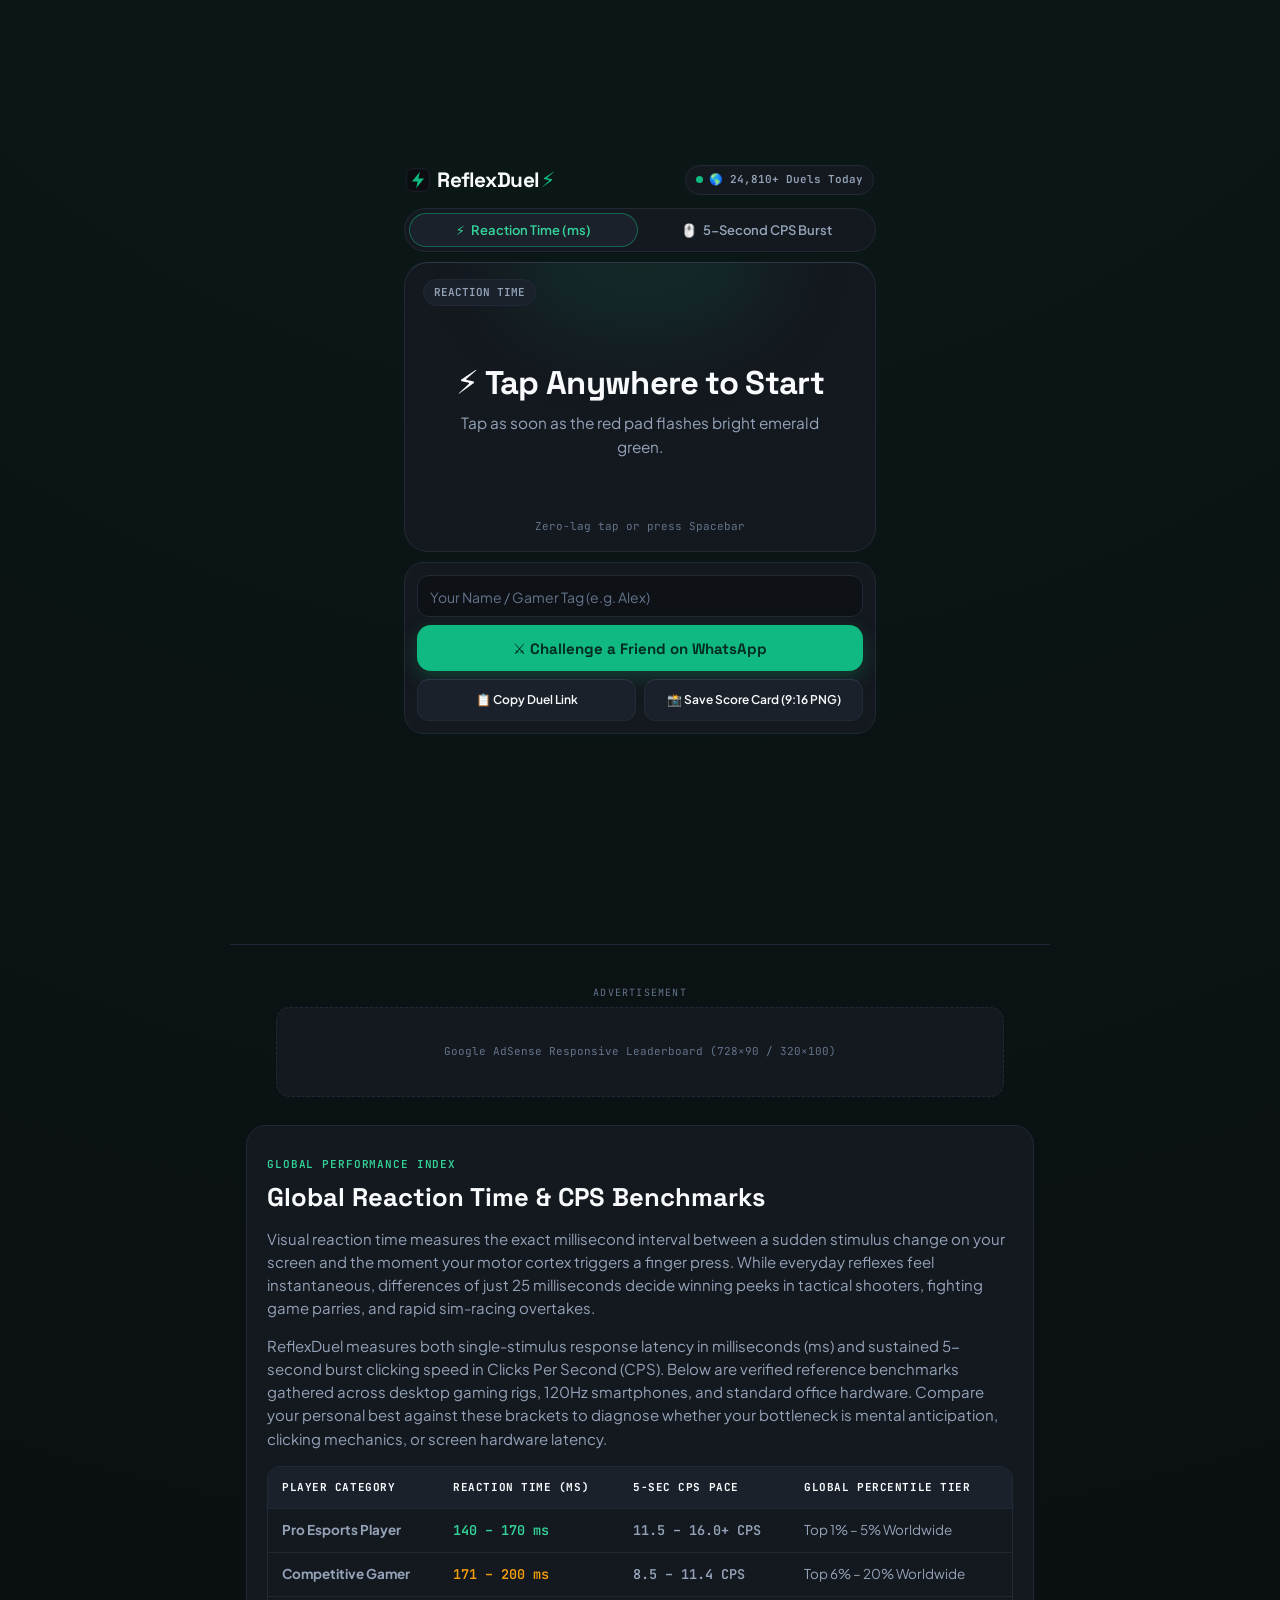
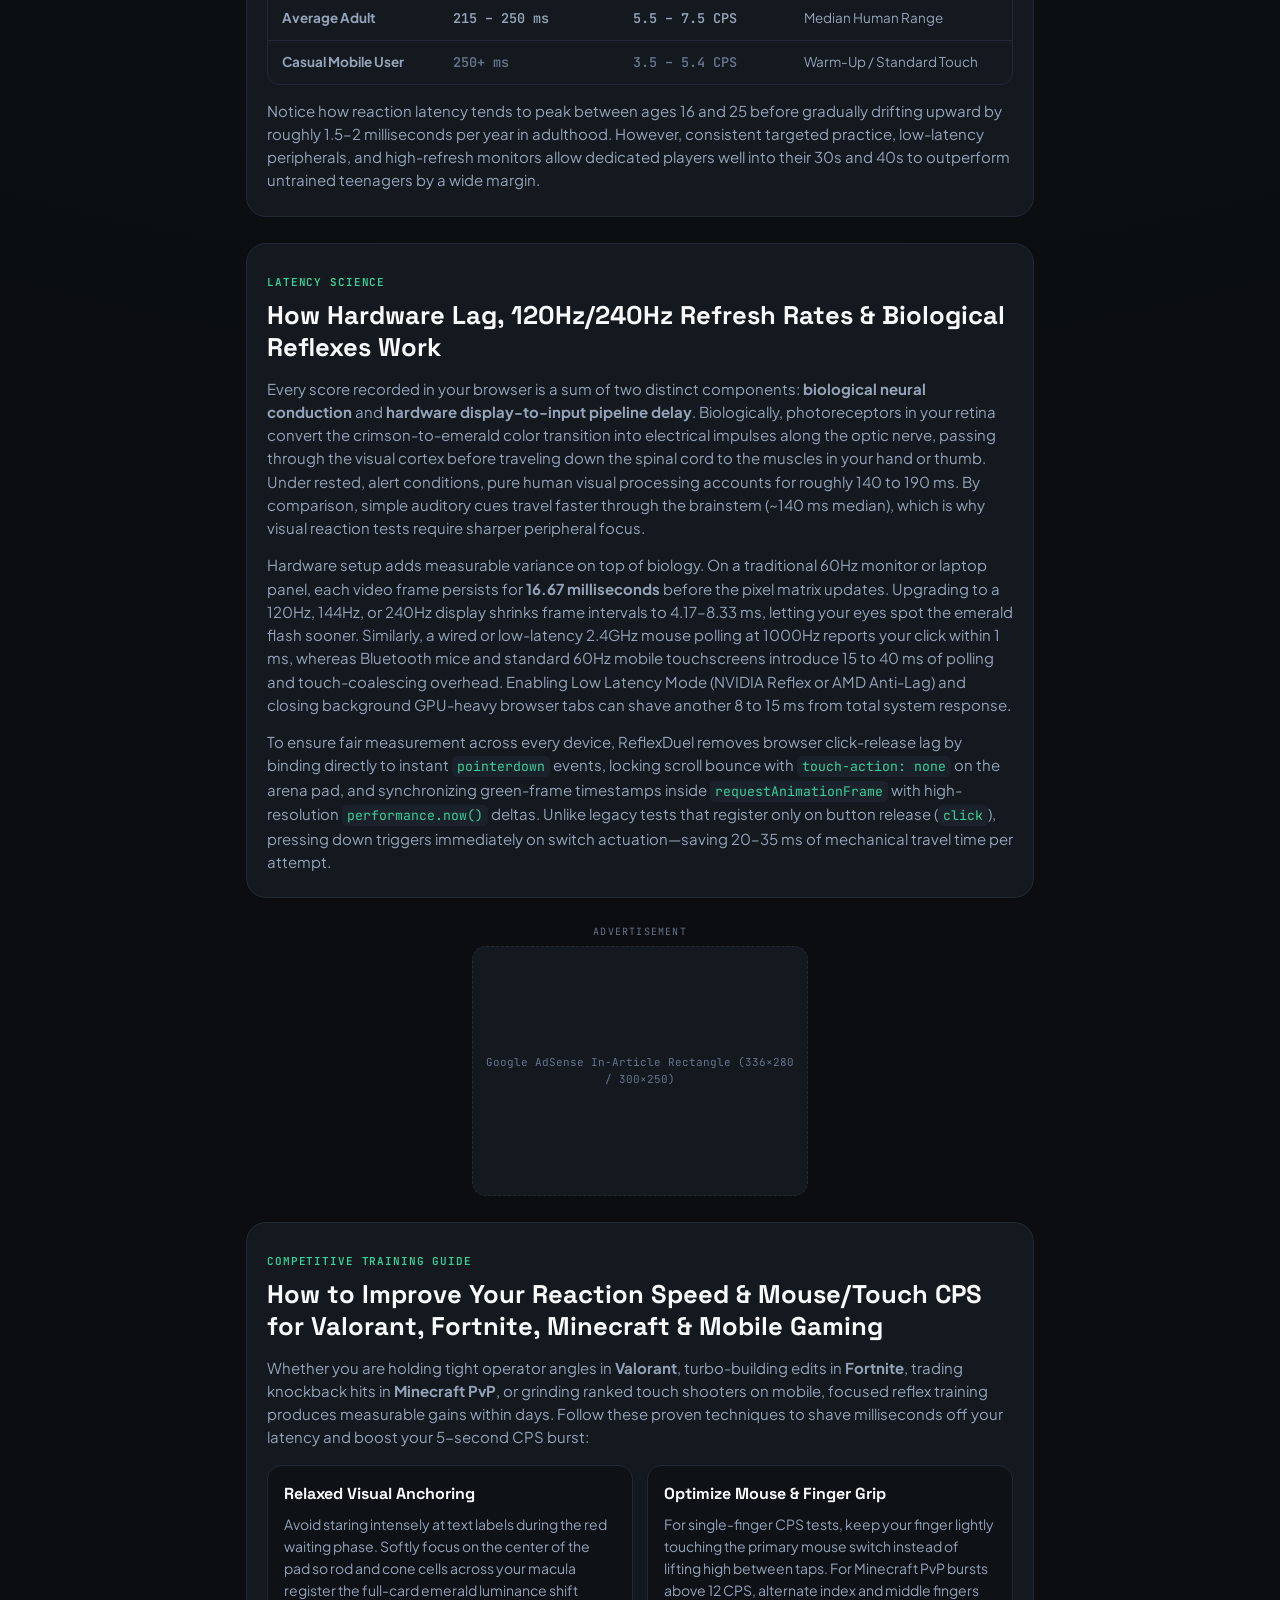
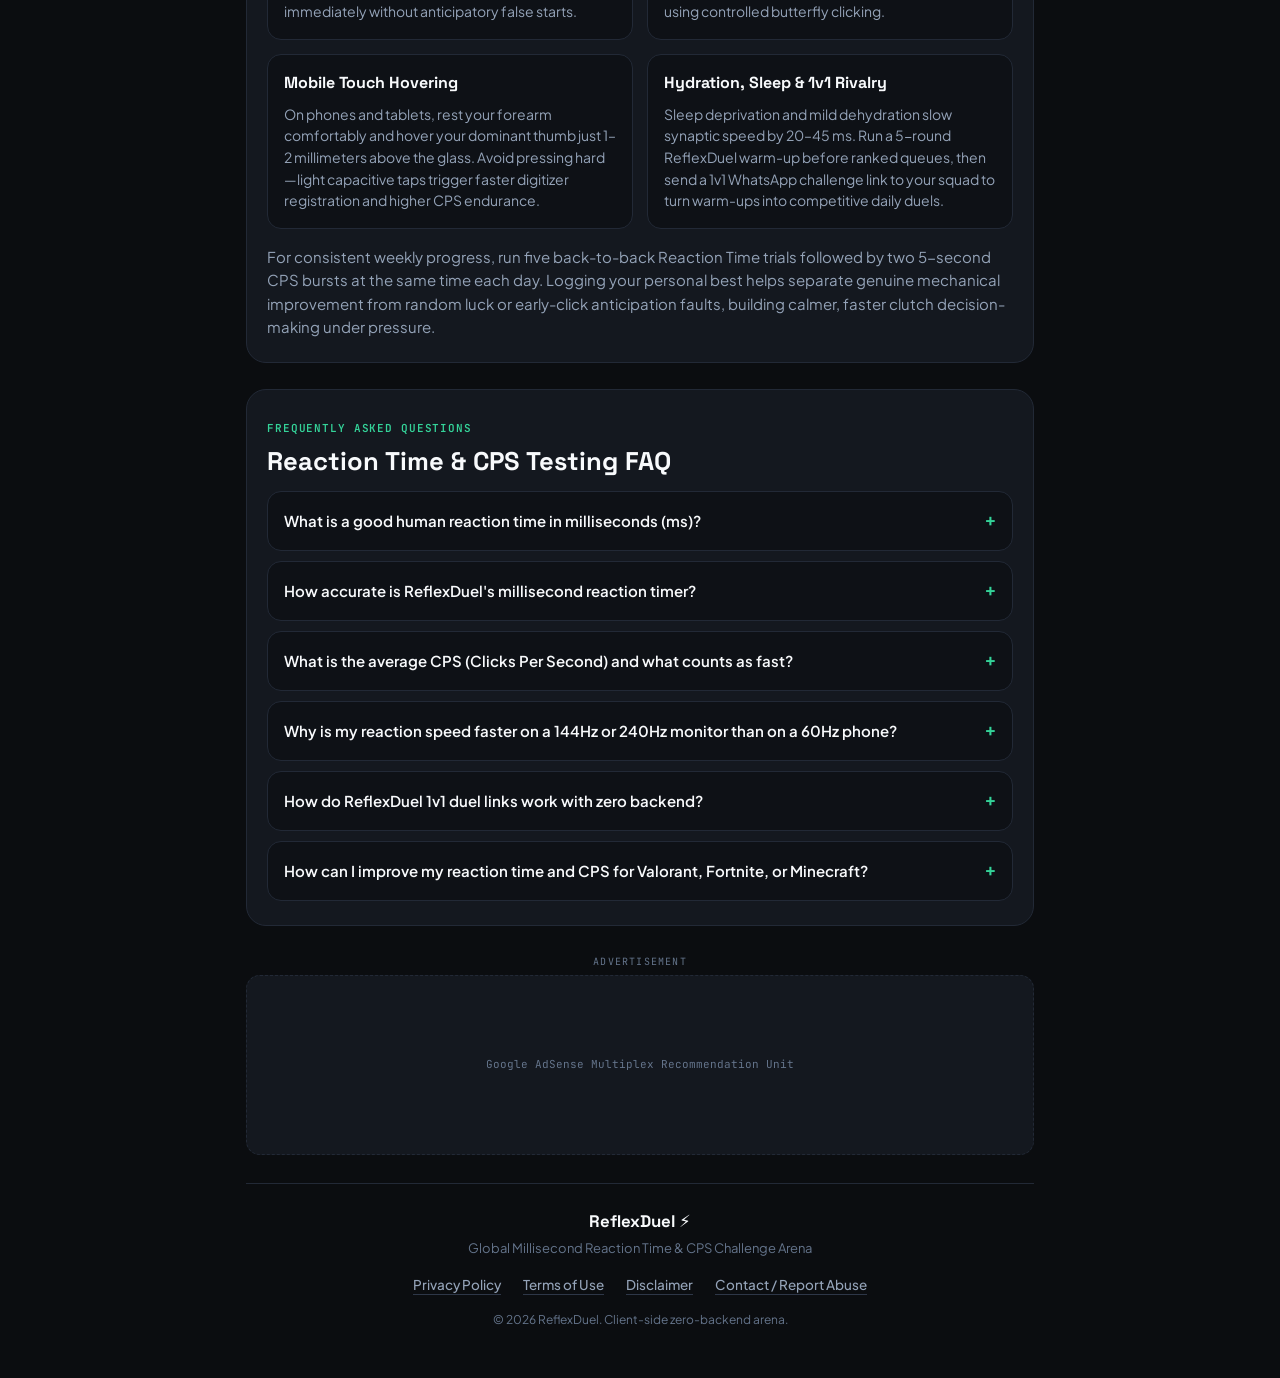
==== index.html @ 8e1ee564 "Initial launch of ReflexDuel arena" ====
<!DOCTYPE html>
<html lang="en">

<head>
  <meta name="google-site-verification" content="S7rZ92XMf3c_kQliI7A_g4i2APwAkF-cC-5eMh1wmI8" />
  <meta charset="UTF-8">
  <meta name="viewport" content="width=device-width, initial-scale=1.0, viewport-fit=cover">

  <!-- Google Tag Manager (GTM) & GA4 DataLayer -->
  <script async src="https://www.googletagmanager.com/gtm.js?id=GTM-TVRB9WZV"></script>
  <script>
    window.dataLayer = window.dataLayer || [];
    function gtag() { dataLayer.push(arguments); }
    gtag('js', new Date());
  </script>

  <!-- Google AdSense Verification Meta -->
  <meta name="google-adsense-account" content="ca-pub-0000000000000000">

  <title>ReflexDuel ⚡ — Reaction Time Test (ms) &amp; 5-Second CPS Challenge Arena</title>
  <meta name="description"
    content="Test your millisecond reaction time and 5-second Clicks Per Second (CPS) with zero lag. Unlock your global esports rank badge, save a 9:16 Story PNG card, and challenge friends via 1-click duel links." />
  <meta name="keywords"
    content="reaction time test, cps test, clicks per second challenge, millisecond reflex test, gamer reaction benchmark, beat my reaction time link" />
  <meta name="robots" content="index, follow" />
  <meta name="theme-color" content="#0B0D10" />
  <link rel="canonical" href="https://reflex-duel.vercel.app/" />

  <!-- OpenGraph & Twitter Cards -->
  <meta property="og:type" content="website" />
  <meta property="og:site_name" content="ReflexDuel" />
  <meta property="og:url" content="https://reflex-duel.vercel.app/" />
  <meta property="og:title" content="ReflexDuel ⚡ — Global Reaction Time &amp; CPS Challenge Arena" />
  <meta property="og:description"
    content="Measure your exact millisecond reaction speed and 5-second CPS burst. Beat your friends' scores with instant 1v1 duel links." />
  <meta property="og:image" content="https://reflex-duel.vercel.app/assets/og-preview.png" />
  <meta name="twitter:card" content="summary_large_image" />
  <meta name="twitter:title" content="ReflexDuel ⚡ — Beat My Reaction Time &amp; CPS Score" />
  <meta name="twitter:description"
    content="Zero-lag browser millisecond reflex timer &amp; 5-second CPS arena. Accept a 1v1 duel now." />
  <meta name="twitter:image" content="https://reflex-duel.vercel.app/assets/og-preview.png" />

  <!-- Icons & PWA Manifest -->
  <link rel="icon" type="image/svg+xml" href="assets/favicon.svg" />
  <link rel="apple-touch-icon" sizes="180x180" href="assets/apple-touch-icon.png" />
  <link rel="manifest" href="site.webmanifest" />

  <!-- Google Fonts (&display=swap) -->
  <link rel="preconnect" href="https://fonts.googleapis.com" />
  <link rel="preconnect" href="https://fonts.gstatic.com" crossorigin />
  <link
    href="https://fonts.googleapis.com/css2?family=JetBrains+Mono:wght@500;600;700&family=Plus+Jakarta+Sans:wght@400;500;600;700&family=Space+Grotesk:wght@600;700&display=swap"
    rel="stylesheet" />

  <link rel="stylesheet" href="styles.css" />

  <!-- Schema.org WebApplication Structured Data -->
  <script type="application/ld+json">
  {
    "@context": "https://schema.org",
    "@type": "WebApplication",
    "name": "ReflexDuel",
    "url": "https://reflex-duel.vercel.app/",
    "applicationCategory": "GameApplication",
    "operatingSystem": "Any",
    "browserRequirements": "Requires JavaScript and HTML5",
    "description": "Zero-backend, sub-millisecond reaction time test and 5-second Clicks Per Second (CPS) challenge arena with instant URL 1v1 duels and 1080x1920 PNG Story score cards.",
    "offers": {
      "@type": "Offer",
      "price": "0",
      "priceCurrency": "USD"
    },
    "featureList": [
      "Sub-millisecond reaction time measurement via performance.now() and requestAnimationFrame",
      "5-second CPS burst timer with real-time touch ripple feedback",
      "Zero-server ?duel= challenge link generator and live victory comparison",
      "1080x1920 9:16 Story Card PNG download via HTML5 Canvas"
    ]
  }
  </script>

  <!-- Schema.org FAQPage Structured Data -->
  <script type="application/ld+json">
  {
    "@context": "https://schema.org",
    "@type": "FAQPage",
    "mainEntity": [
      {
        "@type": "Question",
        "name": "What is a good human reaction time in milliseconds (ms)?",
        "acceptedAnswer": {
          "@type": "Answer",
          "text": "The average adult visual reaction time falls between 215 ms and 250 ms. Competitive gamers consistently hit 171 ms to 200 ms, while elite esports pros often score between 140 ms and 170 ms on high-refresh-rate setups."
        }
      },
      {
        "@type": "Question",
        "name": "How accurate is ReflexDuel's millisecond reaction timer?",
        "acceptedAnswer": {
          "@type": "Answer",
          "text": "ReflexDuel pairs requestAnimationFrame paint synchronization with the browser's high-resolution performance.now() clock and zero-delay pointerdown listeners with touch-action: none, eliminating legacy mobile click delays."
        }
      },
      {
        "@type": "Question",
        "name": "What is the average CPS (Clicks Per Second) and what counts as fast?",
        "acceptedAnswer": {
          "@type": "Answer",
          "text": "Most players average 5.5 to 7.0 CPS using standard single-finger clicking. Hitting 9.0 to 11.9 CPS enters the Sweaty PvPer tier (Top 8%), and 12.0+ CPS places you in the Top 1% global bracket."
        }
      },
      {
        "@type": "Question",
        "name": "Why is my reaction speed faster on a 144Hz or 240Hz monitor than on a 60Hz phone?",
        "acceptedAnswer": {
          "@type": "Answer",
          "text": "A 60Hz display refreshes once every 16.7 ms, whereas a 240Hz monitor updates every 4.2 ms. Touchscreens also add 15 to 40 ms of capacitive digitizer polling latency compared to a 1000Hz wired or 2.4GHz gaming mouse."
        }
      },
      {
        "@type": "Question",
        "name": "How do ReflexDuel 1v1 duel links work with zero backend?",
        "acceptedAnswer": {
          "@type": "Answer",
          "text": "Your gamer tag, selected test mode, and verified score are encoded directly into a compact URL-safe Base64 token (?duel=...). When a friend opens the link, their browser decodes the target score locally and challenges them to beat it."
        }
      },
      {
        "@type": "Question",
        "name": "How can I improve my reaction time and CPS for Valorant, Fortnite, or Minecraft?",
        "acceptedAnswer": {
          "@type": "Answer",
          "text": "Warm up daily before ranked matches, focus softly at the center of the target pad, upgrade display refresh rates where possible, and practice relaxed butterfly or jitter clicking bursts with regular wrist rest intervals."
        }
      }
    ]
  }
  </script>
</head>

<body>
  <!-- Google Tag Manager (noscript) -->
  <noscript><iframe src="https://www.googletagmanager.com/ns.html?id=GTM-TVRB9WZV" height="0" width="0"
      style="display:none;visibility:hidden"></iframe></noscript>

  <canvas id="confettiCanvas" aria-hidden="true"></canvas>

  <!-- Main Single-Screen Stage (Max-Width 500px Centered) -->
  <main class="main-stage" id="mainStage">
    <!-- Minimal Zero-Button Header -->
    <header class="site-header">
      <a href="./" class="brand-logo" id="brandResetLink" aria-label="ReflexDuel Home Reset">
        <img src="assets/favicon.svg" alt="" width="24" height="24" class="brand-icon" />
        <span class="brand-wordmark">ReflexDuel<span class="brand-bolt" aria-hidden="true">⚡</span></span>
      </a>
      <div class="social-proof-badge" aria-live="off">
        <span class="pulse-dot" aria-hidden="true"></span>
        <span>🌎 24,810+ Duels Today</span>
      </div>
    </header>

    <!-- Friend Challenge Banner (Hidden until ?duel= link opened) -->
    <div class="challenge-banner hidden" id="challengeBanner" role="status" aria-live="polite"></div>

    <!-- Simple 2-Tab Mode Switcher -->
    <nav class="mode-switcher" role="tablist" aria-label="Game Modes">
      <button type="button" class="mode-tab is-active" id="tabReflex" role="tab" aria-selected="true"
        data-mode="reflex">
        <span aria-hidden="true">⚡</span>
        <span>Reaction Time (ms)</span>
      </button>
      <button type="button" class="mode-tab" id="tabCps" role="tab" aria-selected="false" data-mode="cps">
        <span aria-hidden="true">🖱️</span>
        <span>5-Second CPS Burst</span>
      </button>
    </nav>

    <!-- Giant Interactive Arena Pad (290px rounded-3xl, touch-action locked) -->
    <div class="arena-pad state-idle" id="arenaPad" role="button" tabindex="0"
      aria-label="Interactive Reaction Time and Click Speed Pad. Tap anywhere to start.">
      <div class="ripple-layer" id="rippleLayer" aria-hidden="true"></div>
      <div class="pad-aura" aria-hidden="true"></div>

      <!-- Idle / Wait / Go / Too Early / CPS Live Overlay -->
      <div class="pad-live-view" id="padLiveView">
        <div class="pad-meta-row" id="padMetaRow">
          <span class="meta-pill" id="padModePill">REACTION TIME</span>
          <span class="meta-pill meta-pill-pb hidden" id="padPbPill">PB: --</span>
        </div>

        <div class="pad-hero-center">
          <div class="cps-counter hidden" id="cpsLiveCounter">0</div>
          <h1 class="pad-title" id="padTitle">⚡ Tap Anywhere to Start</h1>
          <p class="pad-subtitle" id="padSubtitle">Tap when the red pad flashes bright emerald green.</p>
        </div>

        <div class="pad-footer-row">
          <span class="pad-hint" id="padHint">Zero-lag tap or press Spacebar</span>
        </div>
      </div>

      <!-- Result View (Inside Pad) -->
      <div class="pad-result-view hidden" id="padResultView">
        <div class="rank-badge" id="rankBadge">🏆 TOP 5% • PRO ESPORTS TIER</div>
        <div class="score-display" id="scoreDisplay">168 ms</div>
        <p class="score-comparison" id="scoreComparisonText">47 ms faster than the average human!</p>
        <span class="retry-prompt" id="retryPrompt">↻ Tap here to try again</span>
      </div>
    </div>

    <!-- 1-Step Viral Duel Link & Share Card -->
    <section class="share-card" id="shareCard" aria-label="Challenge and Share">
      <div class="input-wrapper">
        <label class="sr-only" for="playerNameInput">Your Name or Gamer Tag</label>
        <input type="text" id="playerNameInput" class="player-name-input" maxlength="20" autocomplete="nickname"
          placeholder="Your Name / Gamer Tag (e.g. Alex)" />
      </div>

      <button type="button" class="btn-whatsapp" id="whatsappDuelBtn">
        <span>⚔️ Challenge a Friend on WhatsApp</span>
      </button>

      <div class="secondary-btn-row">
        <button type="button" class="btn-secondary" id="copyDuelLinkBtn">
          <span>📋 Copy Duel Link</span>
        </button>
        <button type="button" class="btn-secondary" id="downloadCardBtn">
          <span>📸 Save Score Card (9:16 PNG)</span>
        </button>
      </div>

      <p class="share-feedback hidden" id="shareFeedback" role="status" aria-live="polite"></p>
    </section>
  </main>

  <!-- Below-the-Fold AdSense Slots, 800+ Words SEO Editorial Guide & 6 FAQs -->
  <div class="below-fold-hub">
    <!-- Ad Slot 1: Responsive Leaderboard (Minimum 36px safe margin below game stage) -->
    <aside class="ad-wrapper ad-leaderboard-wrap" id="ad-slot-leaderboard" aria-label="Advertisement">
      <span class="ad-label">Advertisement</span>
      <div class="ad-box ad-leaderboard-box">
        <!-- Insert Google AdSense Responsive Leaderboard (<ins class="adsbygoogle">) here -->
        <span class="ad-placeholder">Google AdSense Responsive Leaderboard (728×90 / 320×100)</span>
      </div>
    </aside>

    <article class="editorial-article">
      <!-- Section 1: Global Reaction Time & CPS Benchmarks Table -->
      <section class="editorial-section">
        <span class="eyebrow">GLOBAL PERFORMANCE INDEX</span>
        <h2>Global Reaction Time &amp; CPS Benchmarks</h2>
        <p>
          Visual reaction time measures the exact millisecond interval between a sudden stimulus change on your screen
          and the moment your motor cortex triggers a finger press. While everyday reflexes feel instantaneous,
          differences of just 25 milliseconds decide winning peeks in tactical shooters, fighting game parries, and
          rapid sim-racing overtakes.
        </p>
        <p>
          ReflexDuel measures both single-stimulus response latency in milliseconds (ms) and sustained 5-second burst
          clicking speed in Clicks Per Second (CPS). Below are verified reference benchmarks gathered across desktop
          gaming rigs, 120Hz smartphones, and standard office hardware. Compare your personal best against these
          brackets to diagnose whether your bottleneck is mental anticipation, clicking mechanics, or screen hardware
          latency.
        </p>

        <div class="table-container">
          <table class="benchmark-table">
            <thead>
              <tr>
                <th>Player Category</th>
                <th>Reaction Time (ms)</th>
                <th>5-Sec CPS Pace</th>
                <th>Global Percentile Tier</th>
              </tr>
            </thead>
            <tbody>
              <tr>
                <td><strong>Pro Esports Player</strong></td>
                <td class="mono emerald">140 – 170 ms</td>
                <td class="mono">11.5 – 16.0+ CPS</td>
                <td>Top 1% – 5% Worldwide</td>
              </tr>
              <tr>
                <td><strong>Competitive Gamer</strong></td>
                <td class="mono amber">171 – 200 ms</td>
                <td class="mono">8.5 – 11.4 CPS</td>
                <td>Top 6% – 20% Worldwide</td>
              </tr>
              <tr>
                <td><strong>Average Adult</strong></td>
                <td class="mono">215 – 250 ms</td>
                <td class="mono">5.5 – 7.5 CPS</td>
                <td>Median Human Range</td>
              </tr>
              <tr>
                <td><strong>Casual Mobile User</strong></td>
                <td class="mono muted">250+ ms</td>
                <td class="mono muted">3.5 – 5.4 CPS</td>
                <td>Warm-Up / Standard Touch</td>
              </tr>
            </tbody>
          </table>
        </div>
        <p style="margin-top: 14px;">
          Notice how reaction latency tends to peak between ages 16 and 25 before gradually drifting upward by roughly
          1.5–2 milliseconds per year in adulthood. However, consistent targeted practice, low-latency peripherals, and
          high-refresh monitors allow dedicated players well into their 30s and 40s to outperform untrained teenagers by
          a wide margin.
        </p>
      </section>

      <!-- Section 2: Hardware Lag, Refresh Rates & Biological Reflexes -->
      <section class="editorial-section">
        <span class="eyebrow">LATENCY SCIENCE</span>
        <h2>How Hardware Lag, 120Hz/240Hz Refresh Rates &amp; Biological Reflexes Work</h2>
        <p>
          Every score recorded in your browser is a sum of two distinct components: <strong>biological neural
            conduction</strong> and <strong>hardware display-to-input pipeline delay</strong>. Biologically,
          photoreceptors in your retina convert the crimson-to-emerald color transition into electrical impulses along
          the optic nerve, passing through the visual cortex before traveling down the spinal cord to the muscles in
          your hand or thumb. Under rested, alert conditions, pure human visual processing accounts for roughly 140 to
          190 ms. By comparison, simple auditory cues travel faster through the brainstem (~140 ms median), which is why
          visual reaction tests require sharper peripheral focus.
        </p>
        <p>
          Hardware setup adds measurable variance on top of biology. On a traditional 60Hz monitor or laptop panel, each
          video frame persists for <strong>16.67 milliseconds</strong> before the pixel matrix updates. Upgrading to a
          120Hz, 144Hz, or 240Hz display shrinks frame intervals to 4.17–8.33 ms, letting your eyes spot the emerald
          flash sooner. Similarly, a wired or low-latency 2.4GHz mouse polling at 1000Hz reports your click within 1 ms,
          whereas Bluetooth mice and standard 60Hz mobile touchscreens introduce 15 to 40 ms of polling and
          touch-coalescing overhead. Enabling Low Latency Mode (NVIDIA Reflex or AMD Anti-Lag) and closing background
          GPU-heavy browser tabs can shave another 8 to 15 ms from total system response.
        </p>
        <p>
          To ensure fair measurement across every device, ReflexDuel removes browser click-release lag by binding
          directly to instant <code>pointerdown</code> events, locking scroll bounce with
          <code>touch-action: none</code> on the arena pad, and synchronizing green-frame timestamps inside
          <code>requestAnimationFrame</code> with high-resolution <code>performance.now()</code> deltas. Unlike legacy
          tests that register only on button release (<code>click</code>), pressing down triggers immediately on switch
          actuation—saving 20–35 ms of mechanical travel time per attempt.
        </p>
      </section>

      <!-- Ad Slot 2: In-Article Rectangle -->
      <aside class="ad-wrapper ad-rectangle-wrap" id="ad-slot-rectangle" aria-label="Advertisement">
        <span class="ad-label">Advertisement</span>
        <div class="ad-box ad-rectangle-box">
          <!-- Insert Google AdSense In-Article Rectangle (336×280 / 300×250) here -->
          <span class="ad-placeholder">Google AdSense In-Article Rectangle (336×280 / 300×250)</span>
        </div>
      </aside>

      <!-- Section 3: How to Improve Reaction Speed & CPS -->
      <section class="editorial-section">
        <span class="eyebrow">COMPETITIVE TRAINING GUIDE</span>
        <h2>How to Improve Your Reaction Speed &amp; Mouse/Touch CPS for Valorant, Fortnite, Minecraft &amp; Mobile
          Gaming</h2>
        <p>
          Whether you are holding tight operator angles in <strong>Valorant</strong>, turbo-building edits in
          <strong>Fortnite</strong>, trading knockback hits in <strong>Minecraft PvP</strong>, or grinding ranked touch
          shooters on mobile, focused reflex training produces measurable gains within days. Follow these proven
          techniques to shave milliseconds off your latency and boost your 5-second CPS burst:
        </p>
        <div class="tips-grid">
          <div class="tip-card">
            <h3>Relaxed Visual Anchoring</h3>
            <p>
              Avoid staring intensely at text labels during the red waiting phase. Softly focus on the center of the pad
              so rod and cone cells across your macula register the full-card emerald luminance shift immediately
              without anticipatory false starts.
            </p>
          </div>
          <div class="tip-card">
            <h3>Optimize Mouse &amp; Finger Grip</h3>
            <p>
              For single-finger CPS tests, keep your finger lightly touching the primary mouse switch instead of lifting
              high between taps. For Minecraft PvP bursts above 12 CPS, alternate index and middle fingers using
              controlled butterfly clicking.
            </p>
          </div>
          <div class="tip-card">
            <h3>Mobile Touch Hovering</h3>
            <p>
              On phones and tablets, rest your forearm comfortably and hover your dominant thumb just 1–2 millimeters
              above the glass. Avoid pressing hard—light capacitive taps trigger faster digitizer registration and
              higher CPS endurance.
            </p>
          </div>
          <div class="tip-card">
            <h3>Hydration, Sleep &amp; 1v1 Rivalry</h3>
            <p>
              Sleep deprivation and mild dehydration slow synaptic speed by 20–45 ms. Run a 5-round ReflexDuel warm-up
              before ranked queues, then send a 1v1 WhatsApp challenge link to your squad to turn warm-ups into
              competitive daily duels.
            </p>
          </div>
        </div>
        <p style="margin-top: 16px;">
          For consistent weekly progress, run five back-to-back Reaction Time trials followed by two 5-second CPS bursts
          at the same time each day. Logging your personal best helps separate genuine mechanical improvement from
          random luck or early-click anticipation faults, building calmer, faster clutch decision-making under pressure.
        </p>
      </section>

      <!-- Section 4: 6 Interactive <details> FAQ Items -->
      <section class="editorial-section faq-section" aria-labelledby="faqHeading">
        <span class="eyebrow">FREQUENTLY ASKED QUESTIONS</span>
        <h2 id="faqHeading">Reaction Time &amp; CPS Testing FAQ</h2>

        <div class="faq-list">
          <details class="faq-details">
            <summary>What is a good human reaction time in milliseconds (ms)?</summary>
            <p>
              The average adult visual reaction time sits between 215 ms and 250 ms. Competitive gamers regularly clock
              between 171 ms and 200 ms, while elite esports professionals frequently reach 140 ms to 170 ms on
              low-latency monitors.
            </p>
          </details>

          <details class="faq-details">
            <summary>How accurate is ReflexDuel's millisecond reaction timer?</summary>
            <p>
              ReflexDuel synchronizes the emerald visual trigger with <code>requestAnimationFrame</code>, timestamps
              with sub-millisecond <code>performance.now()</code> precision, and measures on instant
              <code>pointerdown</code> with touch-scroll locks enabled strictly on the arena pad.
            </p>
          </details>

          <details class="faq-details">
            <summary>What is the average CPS (Clicks Per Second) and what counts as fast?</summary>
            <p>
              Standard regular clicking yields 5.5 to 7.0 CPS over 5 seconds. Reaching 9.0 to 11.9 CPS earns the Sweaty
              PvPer rank (Top 8%), while butterfly or jitter bursts of 12.0+ CPS place you in the Top 1% worldwide.
            </p>
          </details>

          <details class="faq-details">
            <summary>Why is my reaction speed faster on a 144Hz or 240Hz monitor than on a 60Hz phone?</summary>
            <p>
              A 60Hz screen waits up to 16.7 ms to display the next frame, whereas 144Hz–240Hz displays refresh every
              4.2 to 6.9 ms. Mobile touch digitizers also add 15–40 ms of input pipeline delay relative to a 1000Hz
              wired gaming mouse.
            </p>
          </details>

          <details class="faq-details">
            <summary>How do ReflexDuel 1v1 duel links work with zero backend?</summary>
            <p>
              When you copy or share a duel link, ReflexDuel encodes your name, selected mode, and score into a compact
              URL-safe Base64 token (<code>?duel=...</code>). Your friend's browser decodes that score locally with no
              account or server required.
            </p>
          </details>

          <details class="faq-details">
            <summary>How can I improve my reaction time and CPS for Valorant, Fortnite, or Minecraft?</summary>
            <p>
              Practice short 5-round warm-ups before ranked matches, prioritize 120Hz+ displays and low-latency mice,
              stay hydrated, and take frequent rest breaks during rapid CPS drills to avoid repetitive wrist strain.
            </p>
          </details>
        </div>
      </section>
    </article>

    <!-- Ad Slot 3: Multiplex Above Footer -->
    <aside class="ad-wrapper ad-multiplex-wrap" id="ad-slot-multiplex" aria-label="Advertisement">
      <span class="ad-label">Advertisement</span>
      <div class="ad-box ad-multiplex-box">
        <!-- Insert Google AdSense Multiplex Ad Unit (<ins class="adsbygoogle">) here -->
        <span class="ad-placeholder">Google AdSense Multiplex Recommendation Unit</span>
      </div>
    </aside>

    <!-- Footer & Legal Links -->
    <footer class="site-footer">
      <div class="footer-brand-row">
        <strong>ReflexDuel ⚡</strong>
        <span>Global Millisecond Reaction Time &amp; CPS Challenge Arena</span>
      </div>
      <nav class="footer-nav" aria-label="Legal and Compliance">
        <button type="button" class="footer-link-btn" data-legal-open="privacy">Privacy Policy</button>
        <button type="button" class="footer-link-btn" data-legal-open="terms">Terms of Use</button>
        <button type="button" class="footer-link-btn" data-legal-open="disclaimer">Disclaimer</button>
        <button type="button" class="footer-link-btn" data-legal-open="contact">Contact / Report Abuse</button>
      </nav>
      <p class="footer-copy">© 2026 ReflexDuel. Client-side zero-backend arena.</p>
    </footer>
  </div>

  <!-- Legal & Compliance Modal -->
  <div class="modal-backdrop hidden" id="legalModal" role="dialog" aria-modal="true" aria-labelledby="legalModalTitle">
    <div class="modal-card">
      <div class="modal-head">
        <h2 id="legalModalTitle">Legal, Privacy &amp; Compliance</h2>
        <button type="button" class="modal-close-btn" id="legalModalClose" aria-label="Close modal">✕</button>
      </div>
      <div class="modal-tab-bar" role="tablist">
        <button type="button" class="modal-tab-btn is-active" data-legal-tab="privacy" role="tab"
          aria-selected="true">Privacy Policy</button>
        <button type="button" class="modal-tab-btn" data-legal-tab="terms" role="tab" aria-selected="false">Terms of
          Use</button>
        <button type="button" class="modal-tab-btn" data-legal-tab="disclaimer" role="tab"
          aria-selected="false">Disclaimer</button>
        <button type="button" class="modal-tab-btn" data-legal-tab="contact" role="tab" aria-selected="false">Contact /
          Report Abuse</button>
      </div>
      <div class="modal-content" id="legalModalBody"></div>
    </div>
  </div>

  <script src="app.js"></script>
</body>

</html>
---- styles.css ----
/* ==========================================================================
   ReflexDuel — Production Stylesheet (Monkeytype + Apple Fitness + Teenage Eng.)
   ========================================================================== */

:root {
  --bg-carbon: #0B0D10;
  --surface-slate: #14181F;
  --surface-raised: #1B212B;
  --surface-deep: #0E1116;
  --border-card: #222936;
  --border-bevel: #2E3748;

  --emerald: #10B981;
  --emerald-bright: #34D399;
  --emerald-ink: #022C22;
  --emerald-glow: rgba(16, 185, 129, 0.22);

  --coral: #F43F5E;
  --coral-surface: #2A0F18;
  --coral-glow: rgba(244, 63, 94, 0.22);

  --amber: #F59E0B;
  --amber-soft: rgba(245, 158, 11, 0.14);

  --text-white: #F8FAFC;
  --text-steel: #94A3B8;
  --text-dim: #64748B;

  --font-mono: 'JetBrains Mono', ui-monospace, SFMono-Regular, Menlo, monospace;
  --font-display: 'Space Grotesk', system-ui, -apple-system, sans-serif;
  --font-sans: 'Plus Jakarta Sans', system-ui, -apple-system, sans-serif;
}

*,
*::before,
*::after {
  box-sizing: border-box;
}

html {
  background: var(--bg-carbon);
  color: var(--text-white);
  font-family: var(--font-sans);
  -webkit-text-size-adjust: 100%;
}

body {
  margin: 0;
  padding: 0;
  min-height: 100dvh;
  overflow-x: hidden;
  overflow-y: auto;
  background:
    radial-gradient(circle at 50% -12%, rgba(16, 185, 129, 0.08), transparent 52%),
    var(--bg-carbon);
  color: var(--text-white);
  line-height: 1.55;
  -webkit-font-smoothing: antialiased;
}

.hidden {
  display: none !important;
}

.sr-only {
  position: absolute;
  width: 1px;
  height: 1px;
  padding: 0;
  margin: -1px;
  overflow: hidden;
  clip: rect(0, 0, 0, 0);
  white-space: nowrap;
  border: 0;
}

/* Confetti Overlay */
#confettiCanvas {
  position: fixed;
  inset: 0;
  width: 100%;
  height: 100%;
  pointer-events: none;
  z-index: 9999;
}

/* Prevent iOS Safari Auto-Zoom on ALL inputs */
input,
select,
textarea {
  font-size: 16px;
}

/* ==========================================================================
   1. Single-Screen Main Stage (Max-Width 500px Centered)
   ========================================================================== */

.main-stage {
  width: 100%;
  max-width: 500px;
  margin: 0 auto;
  min-height: 100dvh;
  padding: max(12px, env(safe-area-inset-top)) 14px 16px;
  display: flex;
  flex-direction: column;
  justify-content: center;
  gap: 10px;
}

/* Minimal Header (Zero Buttons) */
.site-header {
  display: flex;
  align-items: center;
  justify-content: space-between;
  gap: 8px;
  padding: 2px 2px;
}

.brand-logo {
  display: inline-flex;
  align-items: center;
  gap: 7px;
  text-decoration: none;
  color: var(--text-white);
  font-family: var(--font-display);
  font-weight: 700;
  font-size: clamp(1.1rem, 4.2vw, 1.3rem);
  letter-spacing: -0.02em;
  white-space: nowrap;
}

.brand-icon {
  display: block;
  border-radius: 6px;
}

.brand-bolt {
  color: var(--emerald);
  margin-left: 1px;
}

.social-proof-badge {
  display: inline-flex;
  align-items: center;
  gap: 6px;
  padding: 5px 10px;
  border-radius: 9999px;
  background: var(--surface-slate);
  border: 1px solid var(--border-card);
  font-family: var(--font-mono);
  font-size: 11px;
  font-weight: 600;
  color: var(--text-steel);
  white-space: nowrap;
}

.pulse-dot {
  width: 7px;
  height: 7px;
  border-radius: 50%;
  background: var(--emerald);
  box-shadow: 0 0 0 0 rgba(16, 185, 129, 0.7);
  animation: pulseEmerald 2s infinite;
  flex-shrink: 0;
}

@keyframes pulseEmerald {
  0% { box-shadow: 0 0 0 0 rgba(16, 185, 129, 0.7); }
  70% { box-shadow: 0 0 0 6px rgba(16, 185, 129, 0); }
  100% { box-shadow: 0 0 0 0 rgba(16, 185, 129, 0); }
}

/* Friend Challenge Banner */
.challenge-banner {
  width: 100%;
  padding: 9px 12px;
  border-radius: 14px;
  background: var(--amber-soft);
  border: 1px solid rgba(245, 158, 11, 0.45);
  color: #FDE68A;
  font-size: 13px;
  font-weight: 600;
  text-align: center;
  line-height: 1.35;
}

.challenge-banner.is-victory {
  background: rgba(16, 185, 129, 0.16);
  border-color: var(--emerald);
  color: #A7F3D0;
}

.challenge-banner.is-behind {
  background: rgba(244, 63, 94, 0.15);
  border-color: rgba(244, 63, 94, 0.45);
  color: #FECDD3;
}

/* Simple 2-Tab Mode Switcher */
.mode-switcher {
  display: grid;
  grid-template-columns: 1fr 1fr;
  gap: 5px;
  padding: 4px;
  border-radius: 9999px;
  background: var(--surface-slate);
  border: 1px solid var(--border-card);
}

.mode-tab {
  appearance: none;
  border: 1px solid transparent;
  background: transparent;
  color: var(--text-steel);
  font-family: var(--font-sans);
  font-size: 13px;
  font-weight: 600;
  padding: 8px 10px;
  border-radius: 9999px;
  display: inline-flex;
  align-items: center;
  justify-content: center;
  gap: 6px;
  cursor: pointer;
  transition: background-color 0.15s ease, color 0.15s ease, border-color 0.15s ease;
  white-space: nowrap;
  min-width: 0;
}

.mode-tab:hover {
  color: var(--text-white);
}

.mode-tab.is-active {
  background: var(--surface-raised);
  color: var(--emerald-bright);
  border-color: rgba(16, 185, 129, 0.45);
}

/* ==========================================================================
   2. Giant Interactive Arena Pad (290px rounded-3xl tactile zone)
   touch-action: none & user-select: none strictly on #arenaPad
   ========================================================================== */

.arena-pad {
  position: relative;
  width: 100%;
  height: 290px;
  border-radius: 24px;
  background: var(--surface-slate);
  border: 1px solid var(--border-card);
  border-top-color: var(--border-bevel);
  padding: 16px 18px;
  display: flex;
  flex-direction: column;
  justify-content: center;
  align-items: center;
  text-align: center;
  cursor: pointer;
  overflow: hidden;
  outline: none;

  touch-action: none;
  user-select: none;
  -webkit-user-select: none;
  -webkit-touch-callout: none;
  -webkit-tap-highlight-color: transparent;

  will-change: transform, background-color;
  transition: transform 0.08s ease, background-color 0.08s ease, border-color 0.08s ease;
}

.arena-pad:focus-visible {
  box-shadow: 0 0 0 3px rgba(16, 185, 129, 0.45);
}

.arena-pad:active {
  transform: scale(0.99);
}

.pad-aura {
  position: absolute;
  top: -70px;
  left: 50%;
  transform: translateX(-50%);
  width: 280px;
  height: 150px;
  border-radius: 50%;
  background: rgba(16, 185, 129, 0.1);
  filter: blur(40px);
  pointer-events: none;
  z-index: 0;
}

/* Pad States */
.arena-pad.state-waiting {
  background: linear-gradient(180deg, #3A101C 0%, var(--coral-surface) 100%);
  border-color: var(--coral);
  box-shadow: inset 0 0 36px var(--coral-glow);
}

.arena-pad.state-waiting .pad-aura {
  background: rgba(244, 63, 94, 0.35);
}

.arena-pad.state-go {
  background: linear-gradient(180deg, #10B981 0%, #059669 100%);
  border-color: #6EE7B7;
  box-shadow: 0 0 40px rgba(16, 185, 129, 0.45);
  transition: none;
}

.arena-pad.state-go .pad-title,
.arena-pad.state-go .pad-subtitle,
.arena-pad.state-go .pad-hint {
  color: var(--emerald-ink);
}

.arena-pad.state-go .meta-pill {
  background: rgba(2, 44, 34, 0.16);
  border-color: rgba(2, 44, 34, 0.3);
  color: var(--emerald-ink);
}

.arena-pad.state-early {
  background: linear-gradient(180deg, #3B101B 0%, #220911 100%);
  border-color: #FB7185;
  animation: earlyShake 0.32s cubic-bezier(0.36, 0.07, 0.19, 0.97) both;
}

@keyframes earlyShake {
  10%, 90% { transform: translateX(-3px); }
  20%, 80% { transform: translateX(4px); }
  30%, 50%, 70% { transform: translateX(-5px); }
  40%, 60% { transform: translateX(5px); }
}

.arena-pad.state-cps {
  background: linear-gradient(180deg, #122420 0%, var(--surface-slate) 100%);
  border-color: var(--emerald-bright);
}

.arena-pad.state-result {
  background: linear-gradient(180deg, #131E1B 0%, var(--surface-slate) 100%);
  border-color: rgba(16, 185, 129, 0.55);
}

/* Pad Inner Content */
.pad-live-view,
.pad-result-view {
  position: relative;
  z-index: 2;
  width: 100%;
  height: 100%;
  display: flex;
  flex-direction: column;
  align-items: center;
  justify-content: space-between;
  pointer-events: none;
}

.pad-meta-row {
  width: 100%;
  display: flex;
  align-items: center;
  justify-content: space-between;
  gap: 8px;
}

.meta-pill {
  display: inline-flex;
  align-items: center;
  padding: 4px 10px;
  border-radius: 9999px;
  background: var(--surface-raised);
  border: 1px solid var(--border-card);
  font-family: var(--font-mono);
  font-size: 11px;
  font-weight: 600;
  font-variant-numeric: tabular-nums;
  color: var(--text-steel);
  white-space: nowrap;
}

.meta-pill-pb {
  color: var(--emerald-bright);
  border-color: rgba(16, 185, 129, 0.35);
}

.pad-hero-center {
  display: flex;
  flex-direction: column;
  align-items: center;
  justify-content: center;
  gap: 8px;
  margin: auto 0;
}

.cps-counter {
  font-family: var(--font-mono);
  font-size: clamp(3rem, 13vw, 4.25rem);
  font-weight: 700;
  font-variant-numeric: tabular-nums;
  line-height: 1;
  color: var(--emerald-bright);
}

.pad-title {
  margin: 0;
  font-family: var(--font-display);
  font-size: clamp(1.35rem, 6vw, 2.05rem);
  font-weight: 700;
  line-height: 1.15;
  letter-spacing: -0.02em;
  color: var(--text-white);
}

.pad-subtitle {
  margin: 0;
  font-size: clamp(0.84rem, 3.2vw, 0.96rem);
  color: var(--text-steel);
  max-width: 34ch;
}

.pad-footer-row {
  display: flex;
  align-items: center;
  justify-content: center;
}

.pad-hint {
  font-family: var(--font-mono);
  font-size: 11px;
  color: var(--text-dim);
}

/* Result State inside Pad */
.pad-result-view {
  justify-content: center;
  gap: 10px;
}

.rank-badge {
  display: inline-flex;
  align-items: center;
  justify-content: center;
  padding: 5px 12px;
  border-radius: 9999px;
  background: var(--amber-soft);
  border: 1px solid rgba(245, 158, 11, 0.45);
  color: #FBBF24;
  font-family: var(--font-mono);
  font-size: 11.5px;
  font-weight: 700;
  letter-spacing: 0.03em;
  max-width: 100%;
}

.score-display {
  font-family: var(--font-mono);
  font-size: clamp(2.85rem, 12vw, 4.1rem);
  font-weight: 700;
  font-variant-numeric: tabular-nums;
  line-height: 1;
  letter-spacing: -0.04em;
  color: var(--emerald-bright);
  text-shadow: 0 0 26px rgba(16, 185, 129, 0.35);
}

.score-comparison {
  margin: 0;
  font-size: 14px;
  font-weight: 500;
  color: var(--text-white);
  max-width: 36ch;
}

.retry-prompt {
  margin-top: 4px;
  font-family: var(--font-mono);
  font-size: 12px;
  font-weight: 600;
  color: var(--text-steel);
}

/* Tap Ripples */
.ripple-layer {
  position: absolute;
  inset: 0;
  overflow: hidden;
  pointer-events: none;
  z-index: 1;
}

.tap-ripple {
  position: absolute;
  width: 24px;
  height: 24px;
  margin-left: -12px;
  margin-top: -12px;
  border-radius: 50%;
  background: radial-gradient(circle, rgba(52, 211, 153, 0.55) 0%, rgba(16, 185, 129, 0.14) 65%, transparent 100%);
  border: 1px solid rgba(52, 211, 153, 0.65);
  transform: scale(0.4);
  opacity: 0.95;
  animation: tapRipple 0.45s cubic-bezier(0.16, 1, 0.3, 1) forwards;
}

@keyframes tapRipple {
  to {
    transform: scale(7.5);
    opacity: 0;
  }
}

/* ==========================================================================
   3. 1-Step Viral Duel Link & Share Card
   ========================================================================== */

.share-card {
  width: 100%;
  background: var(--surface-slate);
  border: 1px solid var(--border-card);
  border-radius: 20px;
  padding: 12px;
  display: flex;
  flex-direction: column;
  gap: 8px;
}

.player-name-input {
  width: 100%;
  height: 42px;
  padding: 8px 12px;
  border-radius: 12px;
  background: var(--surface-deep);
  border: 1px solid var(--border-card);
  color: var(--text-white);
  font-family: var(--font-sans);
  font-size: 16px;
  outline: none;
  transition: border-color 0.15s ease;
}

.player-name-input::placeholder {
  color: var(--text-dim);
  font-size: 14px;
}

.player-name-input:focus {
  border-color: var(--emerald);
}

.btn-whatsapp {
  appearance: none;
  width: 100%;
  min-height: 46px;
  padding: 10px 14px;
  border: none;
  border-radius: 14px;
  background: var(--emerald);
  color: var(--emerald-ink);
  font-family: var(--font-display);
  font-size: 15px;
  font-weight: 700;
  display: inline-flex;
  align-items: center;
  justify-content: center;
  gap: 8px;
  cursor: pointer;
  box-shadow: 0 6px 20px rgba(16, 185, 129, 0.25);
  transition: transform 0.1s ease, background-color 0.15s ease;
}

.btn-whatsapp:hover {
  background: var(--emerald-bright);
}

.btn-whatsapp:active {
  transform: scale(0.985);
}

.secondary-btn-row {
  display: grid;
  grid-template-columns: 1fr 1fr;
  gap: 8px;
}

.btn-secondary {
  appearance: none;
  min-height: 42px;
  padding: 7px 8px;
  border-radius: 12px;
  background: var(--surface-raised);
  border: 1px solid var(--border-card);
  border-top-color: var(--border-bevel);
  color: var(--text-white);
  font-family: var(--font-sans);
  font-size: 12px;
  font-weight: 600;
  line-height: 1.2;
  text-align: center;
  display: inline-flex;
  align-items: center;
  justify-content: center;
  cursor: pointer;
  transition: border-color 0.15s ease, transform 0.1s ease;
}

.btn-secondary:hover {
  border-color: var(--emerald);
}

.btn-secondary:active {
  transform: scale(0.985);
}

.share-feedback {
  margin: 0;
  font-family: var(--font-mono);
  font-size: 11.5px;
  text-align: center;
  color: var(--emerald-bright);
}

.share-feedback.is-warn {
  color: #FBBF24;
}

/* ==========================================================================
   4. Below-the-Fold AdSense Slots & 800+ Words SEO Hub
   ========================================================================== */

.below-fold-hub {
  width: 100%;
  max-width: 820px;
  margin: 44px auto 0;
  padding: 36px 16px 48px;
  border-top: 1px solid var(--border-card);
  display: flex;
  flex-direction: column;
  gap: 28px;
}

.ad-wrapper {
  width: 100%;
  display: flex;
  flex-direction: column;
  align-items: center;
  gap: 6px;
}

.ad-leaderboard-wrap {
  margin-top: 4px;
}

.ad-label {
  font-family: var(--font-mono);
  font-size: 10px;
  letter-spacing: 0.12em;
  text-transform: uppercase;
  color: var(--text-dim);
}

.ad-box {
  width: 100%;
  border-radius: 14px;
  background: var(--surface-slate);
  border: 1px dashed var(--border-card);
  display: flex;
  align-items: center;
  justify-content: center;
  text-align: center;
  padding: 12px;
  font-family: var(--font-mono);
  font-size: 11px;
  color: var(--text-dim);
}

.ad-leaderboard-box {
  max-width: 728px;
  min-height: 90px;
}

.ad-rectangle-box {
  max-width: 336px;
  min-height: 250px;
}

.ad-multiplex-box {
  min-height: 180px;
}

.editorial-article {
  display: flex;
  flex-direction: column;
  gap: 26px;
}

.editorial-section {
  background: var(--surface-slate);
  border: 1px solid var(--border-card);
  border-radius: 20px;
  padding: 24px 20px;
}

.eyebrow {
  display: inline-block;
  font-family: var(--font-mono);
  font-size: 11px;
  font-weight: 600;
  letter-spacing: 0.08em;
  color: var(--emerald-bright);
  margin-bottom: 8px;
}

.editorial-section h2 {
  margin: 0 0 14px;
  font-family: var(--font-display);
  font-size: clamp(1.25rem, 3.4vw, 1.6rem);
  line-height: 1.25;
  color: var(--text-white);
}

.editorial-section p {
  margin: 0 0 14px;
  font-size: 15px;
  color: var(--text-steel);
}

.editorial-section p:last-child {
  margin-bottom: 0;
}

.editorial-section code {
  font-family: var(--font-mono);
  font-size: 0.88em;
  padding: 2px 5px;
  border-radius: 5px;
  background: var(--surface-raised);
  color: var(--emerald-bright);
}

/* Benchmarks Table */
.table-container {
  width: 100%;
  overflow-x: auto;
  margin-top: 16px;
  border-radius: 12px;
  border: 1px solid var(--border-card);
}

.benchmark-table {
  width: 100%;
  min-width: 480px;
  border-collapse: collapse;
  text-align: left;
  font-size: 13.5px;
}

.benchmark-table th {
  background: var(--surface-raised);
  color: var(--text-white);
  font-family: var(--font-mono);
  font-size: 11px;
  text-transform: uppercase;
  letter-spacing: 0.05em;
  padding: 12px 14px;
  border-bottom: 1px solid var(--border-card);
}

.benchmark-table td {
  padding: 11px 14px;
  border-bottom: 1px solid var(--border-card);
  color: var(--text-steel);
}

.benchmark-table tr:last-child td {
  border-bottom: none;
}

.benchmark-table .mono {
  font-family: var(--font-mono);
  font-weight: 600;
}

.benchmark-table .emerald { color: var(--emerald-bright); }
.benchmark-table .amber { color: var(--amber); }
.benchmark-table .muted { color: var(--text-dim); }

/* Tips Grid */
.tips-grid {
  display: grid;
  grid-template-columns: 1fr;
  gap: 14px;
  margin-top: 16px;
}

@media (min-width: 640px) {
  .tips-grid {
    grid-template-columns: 1fr 1fr;
  }
}

.tip-card {
  background: var(--surface-deep);
  border: 1px solid var(--border-card);
  border-radius: 14px;
  padding: 16px;
}

.tip-card h3 {
  margin: 0 0 8px;
  font-family: var(--font-display);
  font-size: 1rem;
  color: var(--text-white);
}

.tip-card p {
  margin: 0;
  font-size: 14px;
}

/* Interactive <details> FAQs */
.faq-list {
  display: flex;
  flex-direction: column;
  gap: 10px;
  margin-top: 14px;
}

.faq-details {
  background: var(--surface-deep);
  border: 1px solid var(--border-card);
  border-radius: 14px;
  padding: 0 16px;
}

.faq-details summary {
  list-style: none;
  cursor: pointer;
  padding: 15px 0;
  font-weight: 600;
  font-size: 15px;
  color: var(--text-white);
  display: flex;
  align-items: center;
  justify-content: space-between;
  gap: 12px;
}

.faq-details summary::-webkit-details-marker {
  display: none;
}

.faq-details summary::after {
  content: '+';
  font-family: var(--font-mono);
  font-size: 18px;
  color: var(--emerald-bright);
  flex-shrink: 0;
}

.faq-details[open] summary::after {
  content: '−';
}

.faq-details p {
  margin: 0 0 16px;
  font-size: 14px;
  color: var(--text-steel);
}

/* Footer */
.site-footer {
  border-top: 1px solid var(--border-card);
  padding-top: 24px;
  display: flex;
  flex-direction: column;
  align-items: center;
  gap: 14px;
  text-align: center;
}

.footer-brand-row {
  display: flex;
  flex-direction: column;
  gap: 4px;
}

.footer-brand-row strong {
  font-family: var(--font-display);
  font-size: 1.05rem;
}

.footer-brand-row span {
  font-size: 13px;
  color: var(--text-dim);
}

.footer-nav {
  display: flex;
  flex-wrap: wrap;
  justify-content: center;
  gap: 10px 18px;
}

.footer-link-btn {
  appearance: none;
  background: transparent;
  border: none;
  padding: 4px 2px;
  color: var(--text-steel);
  font-family: var(--font-sans);
  font-size: 13.5px;
  font-weight: 500;
  cursor: pointer;
  text-decoration: underline;
  text-decoration-color: var(--border-bevel);
  text-underline-offset: 4px;
}

.footer-link-btn:hover {
  color: var(--emerald-bright);
}

.footer-copy {
  margin: 0;
  font-size: 12px;
  color: var(--text-dim);
}

/* ==========================================================================
   5. Legal & Compliance Modal
   ========================================================================== */

.modal-backdrop {
  position: fixed;
  inset: 0;
  z-index: 10000;
  background: rgba(5, 7, 10, 0.84);
  backdrop-filter: blur(6px);
  display: flex;
  align-items: center;
  justify-content: center;
  padding: 16px;
}

.modal-card {
  width: 100%;
  max-width: 620px;
  max-height: 86dvh;
  background: var(--surface-slate);
  border: 1px solid var(--border-bevel);
  border-radius: 22px;
  display: flex;
  flex-direction: column;
  overflow: hidden;
  box-shadow: 0 24px 60px rgba(0, 0, 0, 0.65);
}

.modal-head {
  display: flex;
  align-items: center;
  justify-content: space-between;
  padding: 16px 20px;
  border-bottom: 1px solid var(--border-card);
}

.modal-head h2 {
  margin: 0;
  font-family: var(--font-display);
  font-size: 1.15rem;
}

.modal-close-btn {
  appearance: none;
  width: 34px;
  height: 34px;
  border-radius: 50%;
  background: var(--surface-raised);
  border: 1px solid var(--border-card);
  color: var(--text-white);
  font-size: 14px;
  cursor: pointer;
}

.modal-tab-bar {
  display: flex;
  gap: 6px;
  padding: 10px 20px;
  border-bottom: 1px solid var(--border-card);
  overflow-x: auto;
}

.modal-tab-btn {
  appearance: none;
  background: var(--surface-deep);
  border: 1px solid var(--border-card);
  color: var(--text-steel);
  font-family: var(--font-sans);
  font-size: 12.5px;
  font-weight: 600;
  padding: 6px 12px;
  border-radius: 9999px;
  cursor: pointer;
  white-space: nowrap;
}

.modal-tab-btn.is-active {
  background: rgba(16, 185, 129, 0.14);
  border-color: var(--emerald);
  color: var(--emerald-bright);
}

.modal-content {
  padding: 18px 20px 24px;
  overflow-y: auto;
  font-size: 14px;
  color: var(--text-steel);
  line-height: 1.6;
}

.modal-content h3 {
  margin: 0 0 10px;
  font-family: var(--font-display);
  font-size: 1.05rem;
  color: var(--text-white);
}

.modal-content p {
  margin: 0 0 12px;
}

.modal-content ul {
  margin: 0 0 12px;
  padding-left: 18px;
}

.modal-content li {
  margin-bottom: 6px;
}

.report-form {
  display: flex;
  flex-direction: column;
  gap: 10px;
  margin-top: 12px;
}

.report-input,
.report-textarea {
  width: 100%;
  padding: 10px 12px;
  border-radius: 10px;
  background: var(--surface-deep);
  border: 1px solid var(--border-card);
  color: var(--text-white);
  font-family: var(--font-sans);
  font-size: 16px;
  outline: none;
}

.report-textarea {
  min-height: 90px;
  resize: vertical;
}

.report-submit {
  appearance: none;
  padding: 11px 16px;
  border: none;
  border-radius: 10px;
  background: var(--emerald);
  color: var(--emerald-ink);
  font-family: var(--font-display);
  font-size: 14px;
  font-weight: 700;
  cursor: pointer;
}

/* ==========================================================================
   6. Ultra-Small Viewport Refinements (320px / Short Mobile Screens)
   ========================================================================== */

@media (max-width: 400px) {
  .main-stage {
    padding: 8px 10px 12px;
    gap: 8px;
  }

  .social-proof-badge {
    font-size: 10px;
    padding: 4px 8px;
  }

  .mode-tab {
    font-size: 12px;
    padding: 7px 6px;
    gap: 4px;
  }

  .btn-secondary {
    font-size: 11px;
    padding: 6px;
  }
}

@media (max-height: 610px) {
  .arena-pad {
    height: clamp(200px, 37dvh, 260px);
    padding: 12px 14px;
  }

  .pad-hint {
    display: none;
  }
}

@media (prefers-reduced-motion: reduce) {
  .pulse-dot,
  .tap-ripple,
  .arena-pad.state-early {
    animation: none;
  }
}
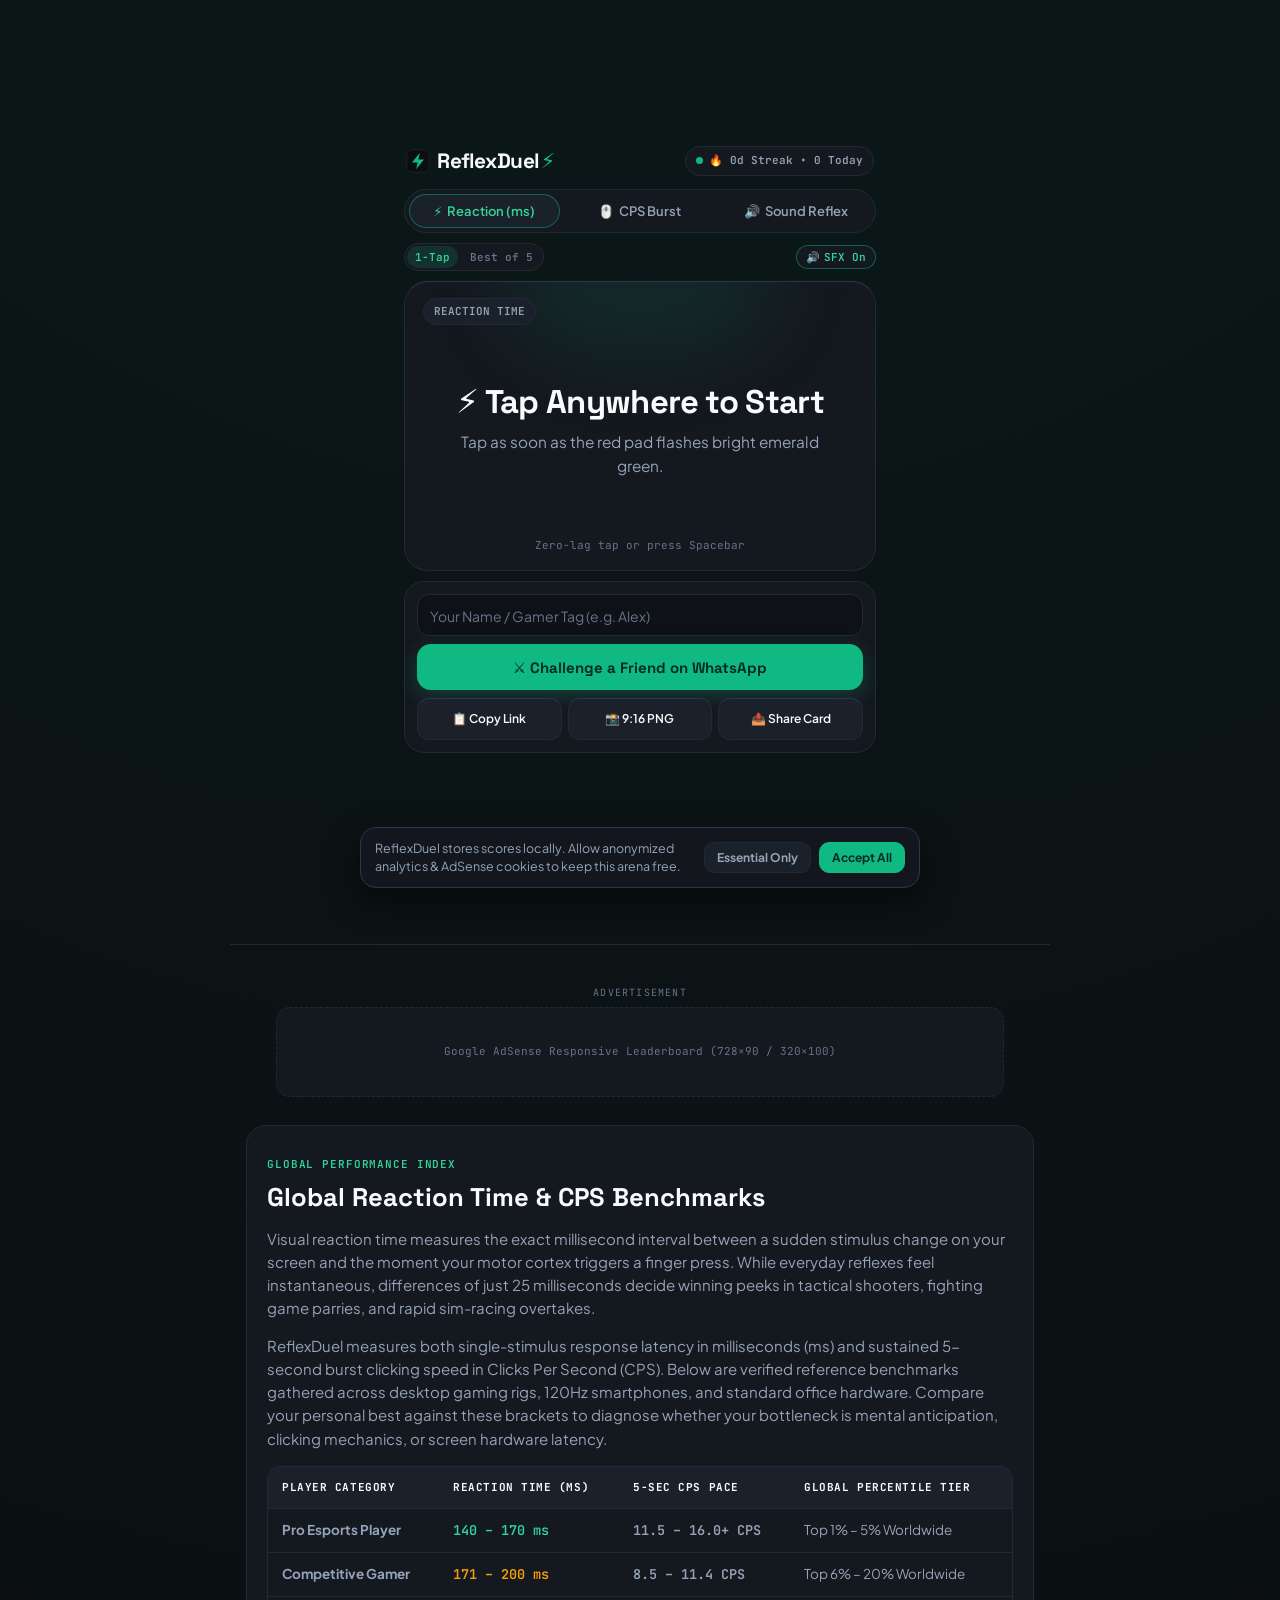
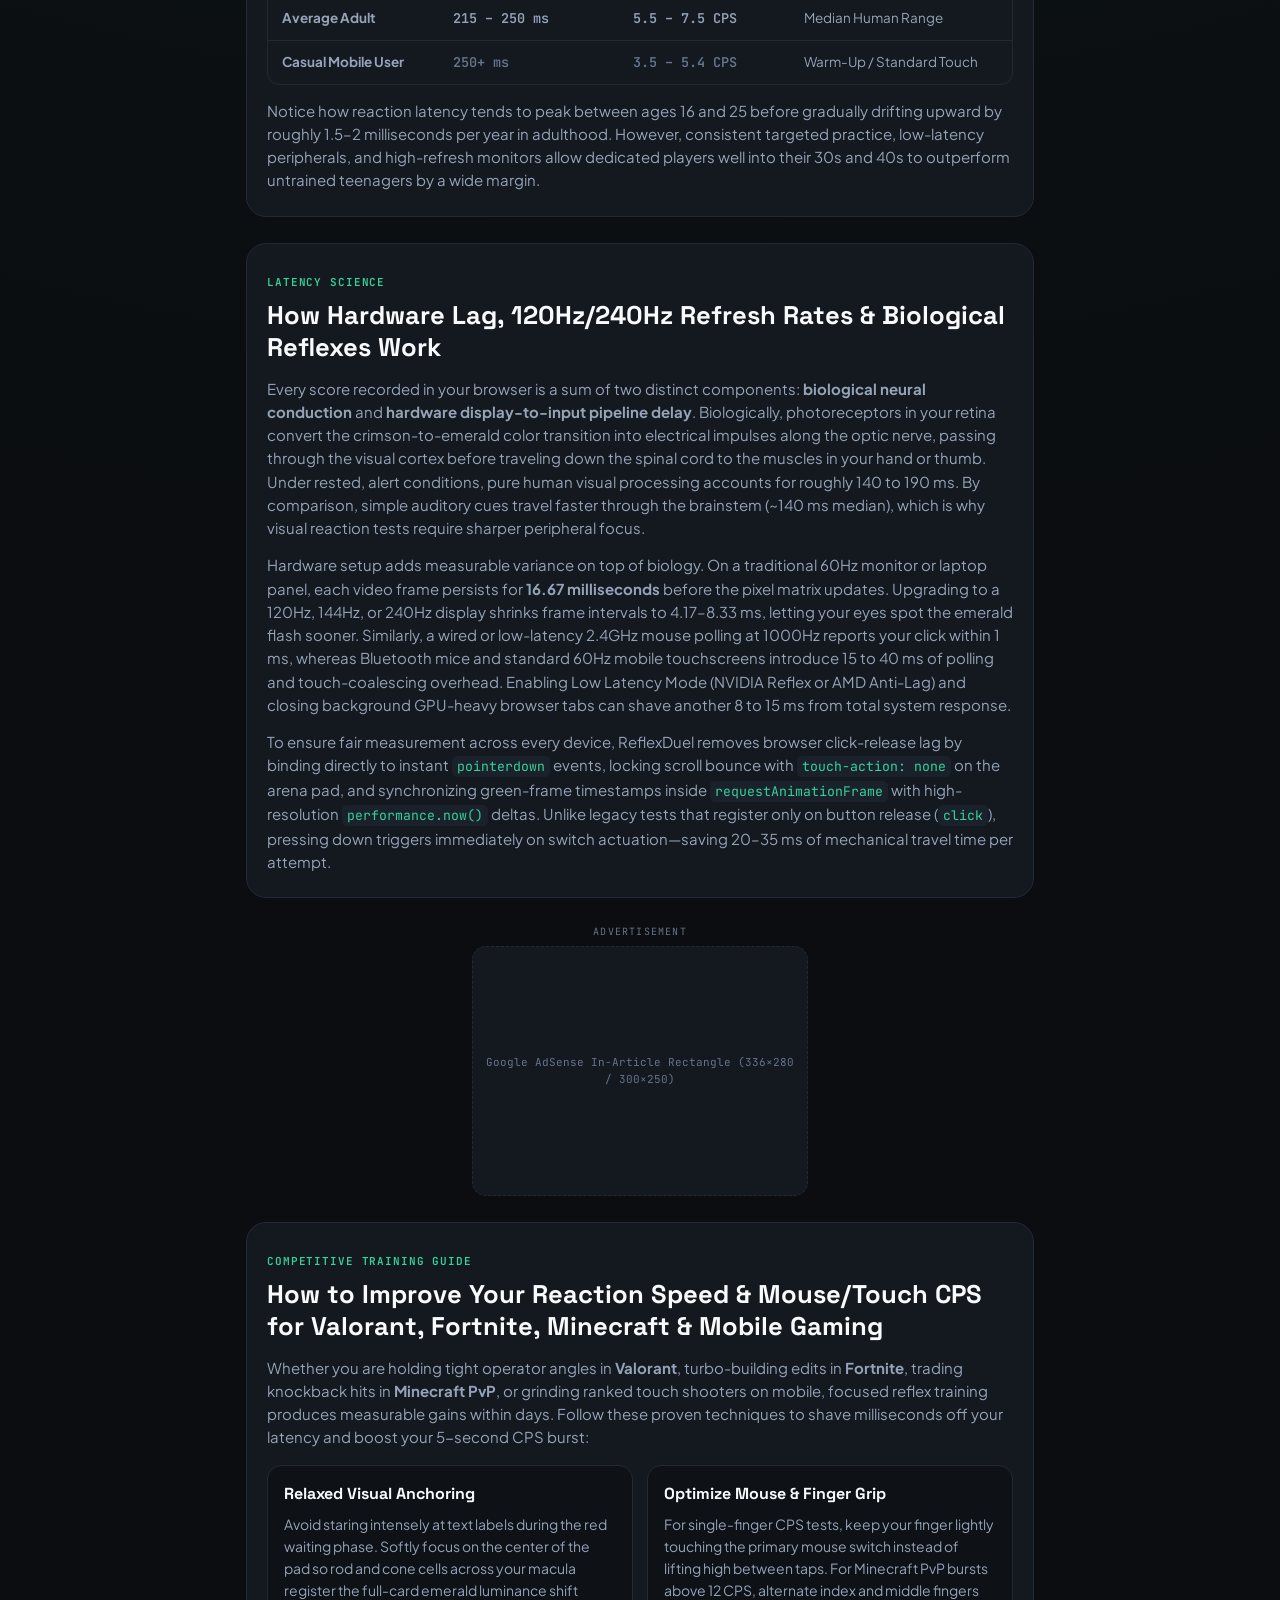
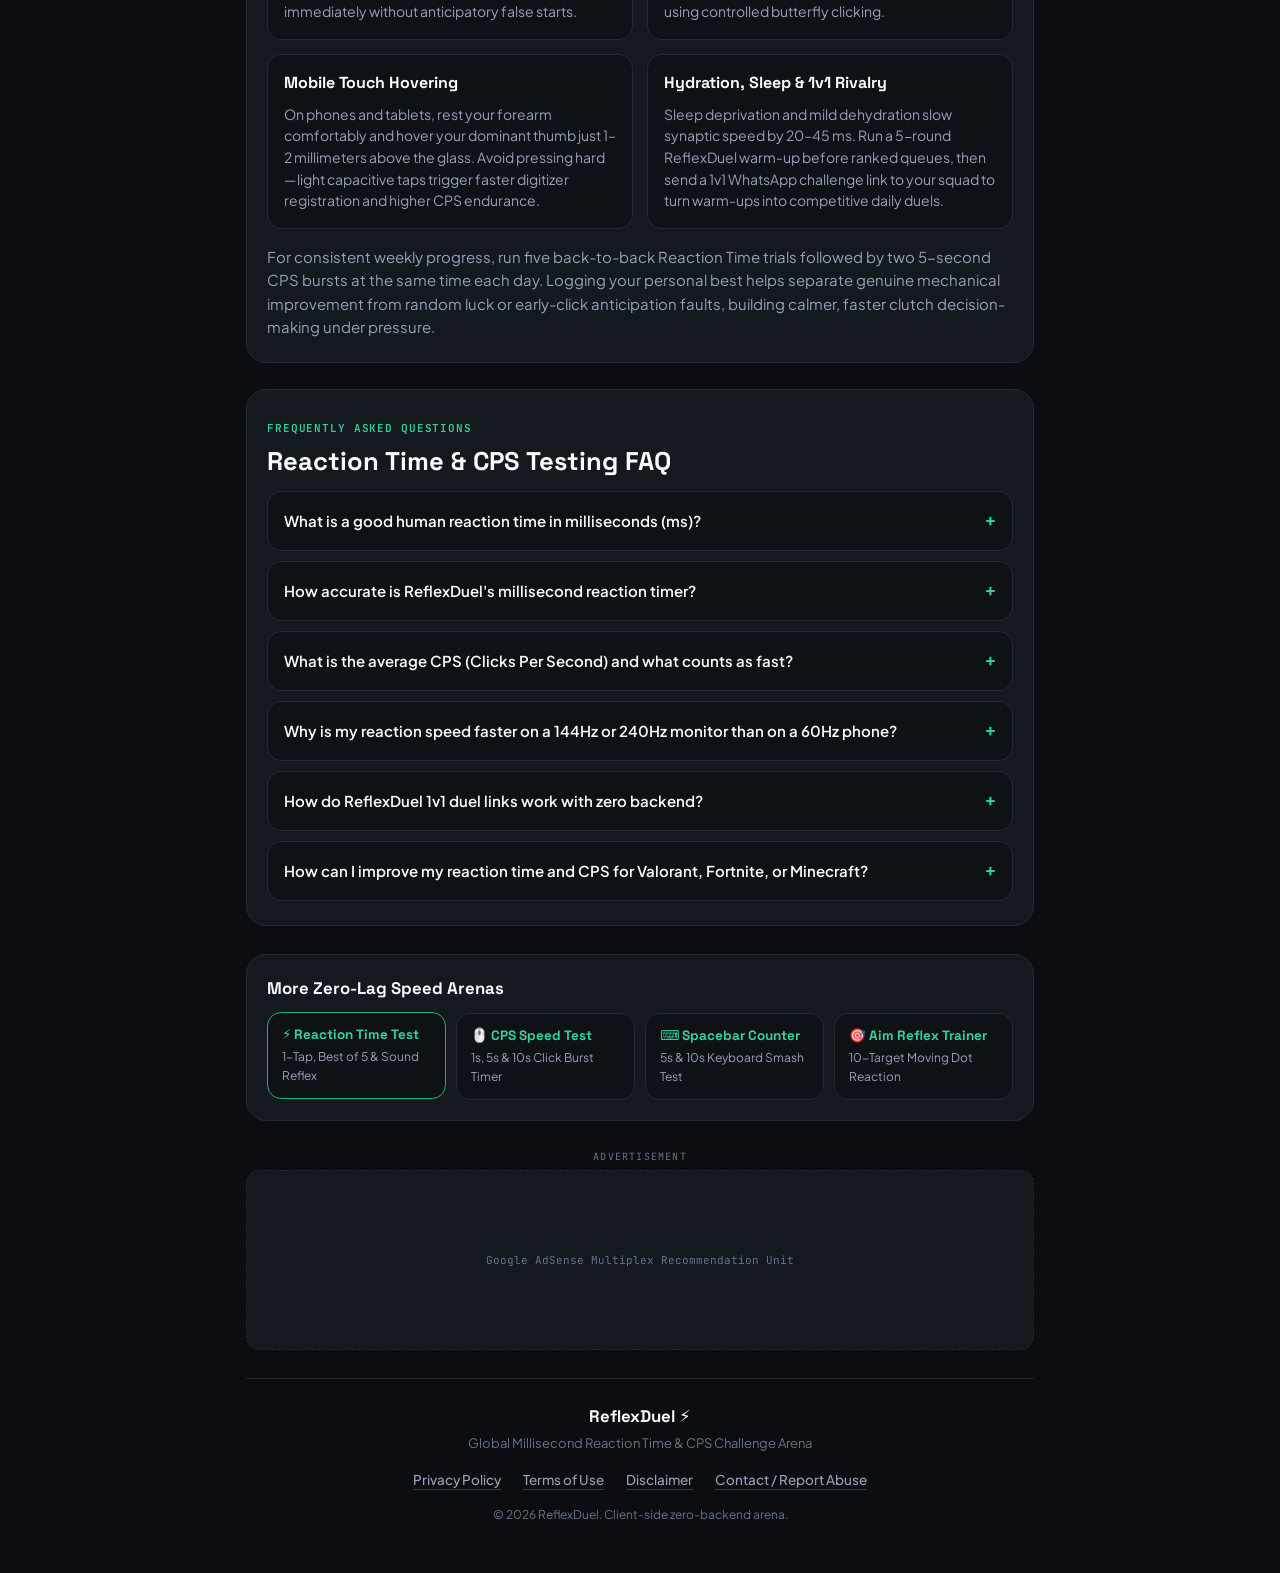
==== commit fab43456: "Add Sound/Bo5/Aim/Spacebar modes, QR Story card, Consent Mode v2, and PWA/SEO upgrades" ====
--- a/index.html
+++ b/index.html
@@ -6,13 +6,22 @@
   <meta charset="UTF-8">
   <meta name="viewport" content="width=device-width, initial-scale=1.0, viewport-fit=cover">
 
-  <!-- Google Tag Manager (GTM) & GA4 DataLayer -->
-  <script async src="https://www.googletagmanager.com/gtm.js?id=GTM-TVRB9WZV"></script>
+  <!-- Google Consent Mode v2 Default (GDPR / AdSense Compliance) -->
   <script>
     window.dataLayer = window.dataLayer || [];
     function gtag() { dataLayer.push(arguments); }
+    gtag('consent', 'default', {
+      ad_storage: 'denied',
+      ad_user_data: 'denied',
+      ad_personalization: 'denied',
+      analytics_storage: 'denied',
+      wait_for_update: 500
+    });
     gtag('js', new Date());
   </script>
+
+  <!-- Google Tag Manager (GTM) & GA4 DataLayer -->
+  <script async src="https://www.googletagmanager.com/gtm.js?id=GTM-MPF56DFZ"></script>
 
   <!-- Google AdSense Verification Meta -->
   <meta name="google-adsense-account" content="ca-pub-0000000000000000">
@@ -24,21 +33,21 @@
     content="reaction time test, cps test, clicks per second challenge, millisecond reflex test, gamer reaction benchmark, beat my reaction time link" />
   <meta name="robots" content="index, follow" />
   <meta name="theme-color" content="#0B0D10" />
-  <link rel="canonical" href="https://reflex-duel.vercel.app/" />
+  <link rel="canonical" href="https://reflexduel.vercel.app/" />
 
   <!-- OpenGraph & Twitter Cards -->
   <meta property="og:type" content="website" />
   <meta property="og:site_name" content="ReflexDuel" />
-  <meta property="og:url" content="https://reflex-duel.vercel.app/" />
+  <meta property="og:url" content="https://reflexduel.vercel.app/" />
   <meta property="og:title" content="ReflexDuel ⚡ — Global Reaction Time &amp; CPS Challenge Arena" />
   <meta property="og:description"
     content="Measure your exact millisecond reaction speed and 5-second CPS burst. Beat your friends' scores with instant 1v1 duel links." />
-  <meta property="og:image" content="https://reflex-duel.vercel.app/assets/og-preview.png" />
+  <meta property="og:image" content="https://reflexduel.vercel.app/assets/og-preview.png" />
   <meta name="twitter:card" content="summary_large_image" />
   <meta name="twitter:title" content="ReflexDuel ⚡ — Beat My Reaction Time &amp; CPS Score" />
   <meta name="twitter:description"
     content="Zero-lag browser millisecond reflex timer &amp; 5-second CPS arena. Accept a 1v1 duel now." />
-  <meta name="twitter:image" content="https://reflex-duel.vercel.app/assets/og-preview.png" />
+  <meta name="twitter:image" content="https://reflexduel.vercel.app/assets/og-preview.png" />
 
   <!-- Icons & PWA Manifest -->
   <link rel="icon" type="image/svg+xml" href="assets/favicon.svg" />
@@ -60,7 +69,7 @@
     "@context": "https://schema.org",
     "@type": "WebApplication",
     "name": "ReflexDuel",
-    "url": "https://reflex-duel.vercel.app/",
+    "url": "https://reflexduel.vercel.app/",
     "applicationCategory": "GameApplication",
     "operatingSystem": "Any",
     "browserRequirements": "Requires JavaScript and HTML5",
@@ -138,9 +147,9 @@
   </script>
 </head>
 
-<body>
+<body data-default-mode="reflex">
   <!-- Google Tag Manager (noscript) -->
-  <noscript><iframe src="https://www.googletagmanager.com/ns.html?id=GTM-TVRB9WZV" height="0" width="0"
+  <noscript><iframe src="https://www.googletagmanager.com/ns.html?id=GTM-MPF56DFZ" height="0" width="0"
       style="display:none;visibility:hidden"></iframe></noscript>
 
   <canvas id="confettiCanvas" aria-hidden="true"></canvas>
@@ -155,27 +164,45 @@
       </a>
       <div class="social-proof-badge" aria-live="off">
         <span class="pulse-dot" aria-hidden="true"></span>
-        <span>🌎 24,810+ Duels Today</span>
+        <span id="streakBadgeText">🔥 0-Day Streak • 0 Runs</span>
       </div>
     </header>
 
     <!-- Friend Challenge Banner (Hidden until ?duel= link opened) -->
     <div class="challenge-banner hidden" id="challengeBanner" role="status" aria-live="polite"></div>
 
-    <!-- Simple 2-Tab Mode Switcher -->
-    <nav class="mode-switcher" role="tablist" aria-label="Game Modes">
+    <!-- 3-Tab Mode Switcher -->
+    <nav class="mode-switcher is-3" role="tablist" aria-label="Game Modes">
       <button type="button" class="mode-tab is-active" id="tabReflex" role="tab" aria-selected="true"
         data-mode="reflex">
         <span aria-hidden="true">⚡</span>
-        <span>Reaction Time (ms)</span>
+        <span>Reaction (ms)</span>
       </button>
       <button type="button" class="mode-tab" id="tabCps" role="tab" aria-selected="false" data-mode="cps">
         <span aria-hidden="true">🖱️</span>
-        <span>5-Second CPS Burst</span>
+        <span>CPS Burst</span>
+      </button>
+      <button type="button" class="mode-tab" id="tabSound" role="tab" aria-selected="false" data-mode="sound">
+        <span aria-hidden="true">🔊</span>
+        <span>Sound Reflex</span>
       </button>
     </nav>
 
-    <!-- Giant Interactive Arena Pad (290px rounded-3xl, touch-action locked) -->
+    <!-- Compact Mode Variant, Recent Splits & Web Audio Controls -->
+    <div class="subbar-row" id="subbarRow">
+      <div class="variant-pills" id="variantPills" role="group" aria-label="Mode Variant">
+        <button type="button" class="variant-pill is-active" data-variant="1">1-Tap</button>
+        <button type="button" class="variant-pill" data-variant="5">Best of 5</button>
+      </div>
+      <div class="history-strip" id="historyStrip" aria-label="Recent Attempts"></div>
+      <button type="button" class="sfx-toggle-btn is-on" id="sfxToggleBtn" aria-pressed="true"
+        title="Toggle Web Audio sound effects">
+        <span aria-hidden="true">🔊</span>
+        <span>SFX On</span>
+      </button>
+    </div>
+
+    <!-- Giant Interactive Arena Pad (rounded-3xl, touch-action locked) -->
     <div class="arena-pad state-idle" id="arenaPad" role="button" tabindex="0"
       aria-label="Interactive Reaction Time and Click Speed Pad. Tap anywhere to start.">
       <div class="ripple-layer" id="rippleLayer" aria-hidden="true"></div>
@@ -189,6 +216,13 @@
         </div>
 
         <div class="pad-hero-center">
+          <div class="best-of-dots hidden" id="bestOfDots" aria-hidden="true">
+            <span class="bo5-dot"></span>
+            <span class="bo5-dot"></span>
+            <span class="bo5-dot"></span>
+            <span class="bo5-dot"></span>
+            <span class="bo5-dot"></span>
+          </div>
           <div class="cps-counter hidden" id="cpsLiveCounter">0</div>
           <h1 class="pad-title" id="padTitle">⚡ Tap Anywhere to Start</h1>
           <p class="pad-subtitle" id="padSubtitle">Tap when the red pad flashes bright emerald green.</p>
@@ -220,12 +254,15 @@
         <span>⚔️ Challenge a Friend on WhatsApp</span>
       </button>
 
-      <div class="secondary-btn-row">
+      <div class="secondary-btn-row is-3">
         <button type="button" class="btn-secondary" id="copyDuelLinkBtn">
-          <span>📋 Copy Duel Link</span>
+          <span>📋 Copy Link</span>
         </button>
         <button type="button" class="btn-secondary" id="downloadCardBtn">
-          <span>📸 Save Score Card (9:16 PNG)</span>
+          <span>📸 9:16 PNG</span>
+        </button>
+        <button type="button" class="btn-secondary" id="nativeShareBtn">
+          <span>📤 Share Card</span>
         </button>
       </div>
 
@@ -236,7 +273,8 @@
   <!-- Below-the-Fold AdSense Slots, 800+ Words SEO Editorial Guide & 6 FAQs -->
   <div class="below-fold-hub">
     <!-- Ad Slot 1: Responsive Leaderboard (Minimum 36px safe margin below game stage) -->
-    <aside class="ad-wrapper ad-leaderboard-wrap" id="ad-slot-leaderboard" aria-label="Advertisement">
+    <aside class="ad-wrapper ad-leaderboard-wrap" id="ad-slot-leaderboard" data-ad-status="pending"
+      aria-label="Advertisement">
       <span class="ad-label">Advertisement</span>
       <div class="ad-box ad-leaderboard-box">
         <!-- Insert Google AdSense Responsive Leaderboard (<ins class="adsbygoogle">) here -->
@@ -342,7 +380,8 @@
       </section>
 
       <!-- Ad Slot 2: In-Article Rectangle -->
-      <aside class="ad-wrapper ad-rectangle-wrap" id="ad-slot-rectangle" aria-label="Advertisement">
+      <aside class="ad-wrapper ad-rectangle-wrap" id="ad-slot-rectangle" data-ad-status="pending"
+        aria-label="Advertisement">
         <span class="ad-label">Advertisement</span>
         <div class="ad-box ad-rectangle-box">
           <!-- Insert Google AdSense In-Article Rectangle (336×280 / 300×250) here -->
@@ -463,8 +502,32 @@
       </section>
     </article>
 
+    <!-- Below-Fold Internal Navigation to Dedicated Challenge Arenas -->
+    <section class="silo-links-card" aria-label="More Reflex & Speed Arenas">
+      <h3>More Zero-Lag Speed Arenas</h3>
+      <div class="silo-grid">
+        <a href="./" class="silo-pill-link is-current">
+          <strong>⚡ Reaction Time Test</strong>
+          <span>1-Tap, Best of 5 &amp; Sound Reflex</span>
+        </a>
+        <a href="cps-test.html" class="silo-pill-link">
+          <strong>🖱️ CPS Speed Test</strong>
+          <span>1s, 5s &amp; 10s Click Burst Timer</span>
+        </a>
+        <a href="spacebar-test.html" class="silo-pill-link">
+          <strong>⌨️ Spacebar Counter</strong>
+          <span>5s &amp; 10s Keyboard Smash Test</span>
+        </a>
+        <a href="aim-reflex.html" class="silo-pill-link">
+          <strong>🎯 Aim Reflex Trainer</strong>
+          <span>10-Target Moving Dot Reaction</span>
+        </a>
+      </div>
+    </section>
+
     <!-- Ad Slot 3: Multiplex Above Footer -->
-    <aside class="ad-wrapper ad-multiplex-wrap" id="ad-slot-multiplex" aria-label="Advertisement">
+    <aside class="ad-wrapper ad-multiplex-wrap" id="ad-slot-multiplex" data-ad-status="pending"
+      aria-label="Advertisement">
       <span class="ad-label">Advertisement</span>
       <div class="ad-box ad-multiplex-box">
         <!-- Insert Google AdSense Multiplex Ad Unit (<ins class="adsbygoogle">) here -->
@@ -509,6 +572,17 @@
     </div>
   </div>
 
+  <!-- Google Consent Mode v2 Banner -->
+  <div class="consent-banner hidden" id="consentBanner" role="region" aria-label="Cookie and Ad Consent">
+    <p class="consent-text">
+      ReflexDuel stores scores locally. Allow anonymized analytics &amp; AdSense cookies to keep this arena free.
+    </p>
+    <div class="consent-actions">
+      <button type="button" class="consent-btn consent-btn-reject" id="consentRejectBtn">Essential Only</button>
+      <button type="button" class="consent-btn consent-btn-accept" id="consentAcceptBtn">Accept All</button>
+    </div>
+  </div>
+
   <script src="app.js"></script>
 </body>
 
--- a/styles.css
+++ b/styles.css
@@ -165,9 +165,17 @@
 }
 
 @keyframes pulseEmerald {
-  0% { box-shadow: 0 0 0 0 rgba(16, 185, 129, 0.7); }
-  70% { box-shadow: 0 0 0 6px rgba(16, 185, 129, 0); }
-  100% { box-shadow: 0 0 0 0 rgba(16, 185, 129, 0); }
+  0% {
+    box-shadow: 0 0 0 0 rgba(16, 185, 129, 0.7);
+  }
+
+  70% {
+    box-shadow: 0 0 0 6px rgba(16, 185, 129, 0);
+  }
+
+  100% {
+    box-shadow: 0 0 0 0 rgba(16, 185, 129, 0);
+  }
 }
 
 /* Friend Challenge Banner */
@@ -182,6 +190,7 @@
   font-weight: 600;
   text-align: center;
   line-height: 1.35;
+  overflow-wrap: anywhere;
 }
 
 .challenge-banner.is-victory {
@@ -196,7 +205,7 @@
   color: #FECDD3;
 }
 
-/* Simple 2-Tab Mode Switcher */
+/* Mode Switcher (2 or 3 Tabs) */
 .mode-switcher {
   display: grid;
   grid-template-columns: 1fr 1fr;
@@ -205,6 +214,10 @@
   border-radius: 9999px;
   background: var(--surface-slate);
   border: 1px solid var(--border-card);
+}
+
+.mode-switcher.is-3 {
+  grid-template-columns: repeat(3, minmax(0, 1fr));
 }
 
 .mode-tab {
@@ -215,16 +228,18 @@
   font-family: var(--font-sans);
   font-size: 13px;
   font-weight: 600;
-  padding: 8px 10px;
+  padding: 8px 8px;
   border-radius: 9999px;
   display: inline-flex;
   align-items: center;
   justify-content: center;
-  gap: 6px;
+  gap: 5px;
   cursor: pointer;
   transition: background-color 0.15s ease, color 0.15s ease, border-color 0.15s ease;
   white-space: nowrap;
   min-width: 0;
+  overflow: hidden;
+  text-overflow: ellipsis;
 }
 
 .mode-tab:hover {
@@ -235,6 +250,98 @@
   background: var(--surface-raised);
   color: var(--emerald-bright);
   border-color: rgba(16, 185, 129, 0.45);
+}
+
+/* Sub-Bar Controls (Variant Pills + Recent History + SFX Toggle) */
+.subbar-row {
+  display: flex;
+  align-items: center;
+  justify-content: space-between;
+  gap: 6px;
+  min-height: 28px;
+}
+
+.variant-pills {
+  display: inline-flex;
+  align-items: center;
+  gap: 4px;
+  padding: 2px;
+  border-radius: 9999px;
+  background: var(--surface-slate);
+  border: 1px solid var(--border-card);
+  flex-shrink: 0;
+}
+
+.variant-pill {
+  appearance: none;
+  border: none;
+  background: transparent;
+  color: var(--text-dim);
+  font-family: var(--font-mono);
+  font-size: 11px;
+  font-weight: 600;
+  padding: 4px 8px;
+  border-radius: 9999px;
+  cursor: pointer;
+  white-space: nowrap;
+  transition: background-color 0.12s ease, color 0.12s ease;
+}
+
+.variant-pill.is-active {
+  background: rgba(16, 185, 129, 0.16);
+  color: var(--emerald-bright);
+}
+
+.history-strip {
+  display: flex;
+  align-items: center;
+  gap: 4px;
+  overflow-x: auto;
+  scrollbar-width: none;
+  min-width: 0;
+  flex: 1;
+  justify-content: center;
+}
+
+.history-strip::-webkit-scrollbar {
+  display: none;
+}
+
+.history-chip {
+  font-family: var(--font-mono);
+  font-size: 10.5px;
+  font-weight: 600;
+  font-variant-numeric: tabular-nums;
+  color: var(--text-steel);
+  background: var(--surface-slate);
+  border: 1px solid var(--border-card);
+  border-radius: 9999px;
+  padding: 3px 7px;
+  white-space: nowrap;
+}
+
+.sfx-toggle-btn {
+  appearance: none;
+  display: inline-flex;
+  align-items: center;
+  gap: 4px;
+  padding: 4px 9px;
+  border-radius: 9999px;
+  background: var(--surface-slate);
+  border: 1px solid var(--border-card);
+  color: var(--text-steel);
+  font-family: var(--font-mono);
+  font-size: 11px;
+  font-weight: 600;
+  cursor: pointer;
+  white-space: nowrap;
+  flex-shrink: 0;
+  transition: border-color 0.15s ease, color 0.15s ease;
+}
+
+.sfx-toggle-btn.is-on {
+  border-color: rgba(16, 185, 129, 0.45);
+  color: var(--emerald-bright);
 }
 
 /* ==========================================================================
@@ -329,10 +436,27 @@
 }
 
 @keyframes earlyShake {
-  10%, 90% { transform: translateX(-3px); }
-  20%, 80% { transform: translateX(4px); }
-  30%, 50%, 70% { transform: translateX(-5px); }
-  40%, 60% { transform: translateX(5px); }
+
+  10%,
+  90% {
+    transform: translateX(-3px);
+  }
+
+  20%,
+  80% {
+    transform: translateX(4px);
+  }
+
+  30%,
+  50%,
+  70% {
+    transform: translateX(-5px);
+  }
+
+  40%,
+  60% {
+    transform: translateX(5px);
+  }
 }
 
 .arena-pad.state-cps {
@@ -396,6 +520,64 @@
   margin: auto 0;
 }
 
+/* Best of 5 Progress Dots */
+.best-of-dots {
+  display: inline-flex;
+  align-items: center;
+  gap: 7px;
+  margin-bottom: 2px;
+}
+
+.bo5-dot {
+  width: 9px;
+  height: 9px;
+  border-radius: 50%;
+  background: rgba(148, 163, 184, 0.25);
+  border: 1px solid rgba(148, 163, 184, 0.4);
+  transition: transform 0.15s ease, background-color 0.15s ease;
+}
+
+.bo5-dot.is-done {
+  background: var(--emerald-bright);
+  border-color: var(--emerald-bright);
+  box-shadow: 0 0 8px rgba(52, 211, 153, 0.6);
+}
+
+.bo5-dot.is-current {
+  border-color: #FBBF24;
+  background: rgba(245, 158, 11, 0.35);
+  transform: scale(1.2);
+}
+
+/* Aim Target Trainer Orb (inside #arenaPad) */
+.aim-target {
+  position: absolute;
+  width: 50px;
+  height: 50px;
+  margin: -25px 0 0 -25px;
+  border-radius: 50%;
+  background: radial-gradient(circle at 35% 35%, #6EE7B7 0%, #10B981 55%, #059669 100%);
+  border: 3px solid #ECFDF5;
+  box-shadow: 0 0 24px rgba(16, 185, 129, 0.75);
+  cursor: pointer;
+  z-index: 4;
+  pointer-events: auto;
+  touch-action: none;
+  transition: transform 0.06s ease;
+}
+
+.aim-target::after {
+  content: '';
+  position: absolute;
+  inset: 14px;
+  border-radius: 50%;
+  background: #022C22;
+}
+
+.aim-target:active {
+  transform: scale(0.9);
+}
+
 .cps-counter {
   font-family: var(--font-mono);
   font-size: clamp(3rem, 13vw, 4.25rem);
@@ -472,7 +654,8 @@
   font-size: 14px;
   font-weight: 500;
   color: var(--text-white);
-  max-width: 36ch;
+  max-width: 100%;
+  overflow-wrap: anywhere;
 }
 
 .retry-prompt {
@@ -586,6 +769,11 @@
   gap: 8px;
 }
 
+.secondary-btn-row.is-3 {
+  grid-template-columns: repeat(3, minmax(0, 1fr));
+  gap: 6px;
+}
+
 .btn-secondary {
   appearance: none;
   min-height: 42px;
@@ -784,9 +972,17 @@
   font-weight: 600;
 }
 
-.benchmark-table .emerald { color: var(--emerald-bright); }
-.benchmark-table .amber { color: var(--amber); }
-.benchmark-table .muted { color: var(--text-dim); }
+.benchmark-table .emerald {
+  color: var(--emerald-bright);
+}
+
+.benchmark-table .amber {
+  color: var(--amber);
+}
+
+.benchmark-table .muted {
+  color: var(--text-dim);
+}
 
 /* Tips Grid */
 .tips-grid {
@@ -1080,13 +1276,128 @@
 }
 
 /* ==========================================================================
+   5b. Below-Fold SEO Silo Links & GDPR Consent Mode v2 Banner
+   ========================================================================== */
+
+.silo-links-card {
+  background: var(--surface-slate);
+  border: 1px solid var(--border-card);
+  border-radius: 20px;
+  padding: 20px;
+  display: flex;
+  flex-direction: column;
+  gap: 12px;
+}
+
+.silo-links-card h3 {
+  margin: 0;
+  font-family: var(--font-display);
+  font-size: 1.05rem;
+  color: var(--text-white);
+}
+
+.silo-grid {
+  display: grid;
+  grid-template-columns: repeat(auto-fit, minmax(170px, 1fr));
+  gap: 10px;
+}
+
+.silo-pill-link {
+  display: flex;
+  flex-direction: column;
+  gap: 3px;
+  padding: 12px 14px;
+  border-radius: 14px;
+  background: var(--surface-deep);
+  border: 1px solid var(--border-card);
+  text-decoration: none;
+  color: var(--text-white);
+  transition: border-color 0.15s ease, transform 0.12s ease;
+}
+
+.silo-pill-link:hover,
+.silo-pill-link.is-current {
+  border-color: var(--emerald);
+  transform: translateY(-1px);
+}
+
+.silo-pill-link strong {
+  font-family: var(--font-display);
+  font-size: 13.5px;
+  color: var(--emerald-bright);
+}
+
+.silo-pill-link span {
+  font-size: 12px;
+  color: var(--text-steel);
+}
+
+.consent-banner {
+  position: fixed;
+  left: 12px;
+  right: 12px;
+  bottom: max(12px, env(safe-area-inset-bottom));
+  z-index: 9500;
+  max-width: 560px;
+  margin: 0 auto;
+  padding: 12px 14px;
+  border-radius: 16px;
+  background: rgba(20, 24, 31, 0.96);
+  backdrop-filter: blur(10px);
+  border: 1px solid var(--border-bevel);
+  box-shadow: 0 12px 32px rgba(0, 0, 0, 0.55);
+  display: flex;
+  flex-wrap: wrap;
+  align-items: center;
+  justify-content: space-between;
+  gap: 10px;
+}
+
+.consent-text {
+  margin: 0;
+  flex: 1 1 260px;
+  font-size: 12.5px;
+  line-height: 1.4;
+  color: var(--text-steel);
+}
+
+.consent-actions {
+  display: flex;
+  align-items: center;
+  gap: 8px;
+  flex-shrink: 0;
+}
+
+.consent-btn {
+  appearance: none;
+  padding: 7px 12px;
+  border-radius: 10px;
+  font-family: var(--font-sans);
+  font-size: 12px;
+  font-weight: 700;
+  cursor: pointer;
+}
+
+.consent-btn-reject {
+  background: var(--surface-raised);
+  border: 1px solid var(--border-card);
+  color: var(--text-steel);
+}
+
+.consent-btn-accept {
+  background: var(--emerald);
+  border: 1px solid var(--emerald);
+  color: var(--emerald-ink);
+}
+
+/* ==========================================================================
    6. Ultra-Small Viewport Refinements (320px / Short Mobile Screens)
    ========================================================================== */
 
 @media (max-width: 400px) {
   .main-stage {
-    padding: 8px 10px 12px;
-    gap: 8px;
+    padding: 8px 10px 10px;
+    gap: 6px;
   }
 
   .social-proof-badge {
@@ -1095,32 +1406,115 @@
   }
 
   .mode-tab {
+    font-size: 11.5px;
+    padding: 7px 5px;
+    gap: 3px;
+  }
+
+  .variant-pill,
+  .sfx-toggle-btn {
+    font-size: 10.5px;
+    padding: 4px 7px;
+  }
+
+  .btn-secondary {
+    font-size: 10.5px;
+    padding: 6px 4px;
+  }
+}
+
+@media (max-width: 360px) {
+  .mode-tab {
+    font-size: 10.5px;
+    padding: 7px 3px;
+    gap: 3px;
+  }
+
+  .subbar-row {
+    gap: 4px;
+  }
+
+  .history-chip:nth-child(n+3) {
+    display: none;
+  }
+}
+
+@media (max-height: 680px) {
+  .arena-pad {
+    height: clamp(190px, 33dvh, 255px);
+    padding: 12px 14px;
+  }
+}
+
+@media (max-height: 610px) {
+  .main-stage {
+    gap: 6px;
+    padding-top: 6px;
+    padding-bottom: 8px;
+  }
+
+  .arena-pad {
+    height: clamp(168px, 29dvh, 215px);
+    padding: 10px 12px;
+  }
+
+  .arena-pad.state-result {
+    height: auto;
+    min-height: clamp(168px, 29dvh, 215px);
+  }
+
+  .pad-result-view {
+    gap: 5px;
+  }
+
+  .rank-badge {
+    padding: 3px 9px;
+    font-size: 10px;
+  }
+
+  .score-display {
+    font-size: clamp(2.1rem, 9vw, 2.75rem);
+  }
+
+  .score-comparison {
     font-size: 12px;
-    padding: 7px 6px;
-    gap: 4px;
-  }
-
-  .btn-secondary {
-    font-size: 11px;
-    padding: 6px;
-  }
-}
-
-@media (max-height: 610px) {
-  .arena-pad {
-    height: clamp(200px, 37dvh, 260px);
-    padding: 12px 14px;
+    line-height: 1.25;
+  }
+
+  .retry-prompt {
+    margin-top: 1px;
+    font-size: 10.5px;
   }
 
   .pad-hint {
     display: none;
   }
+
+  .share-card {
+    padding: 10px;
+    gap: 7px;
+  }
+
+  .player-name-input {
+    min-height: 38px;
+    padding: 6px 12px;
+  }
+
+  .btn-whatsapp {
+    min-height: 42px;
+    font-size: 14px;
+  }
+
+  .btn-secondary {
+    min-height: 38px;
+  }
 }
 
 @media (prefers-reduced-motion: reduce) {
+
   .pulse-dot,
   .tap-ripple,
   .arena-pad.state-early {
     animation: none;
   }
-}
+}
